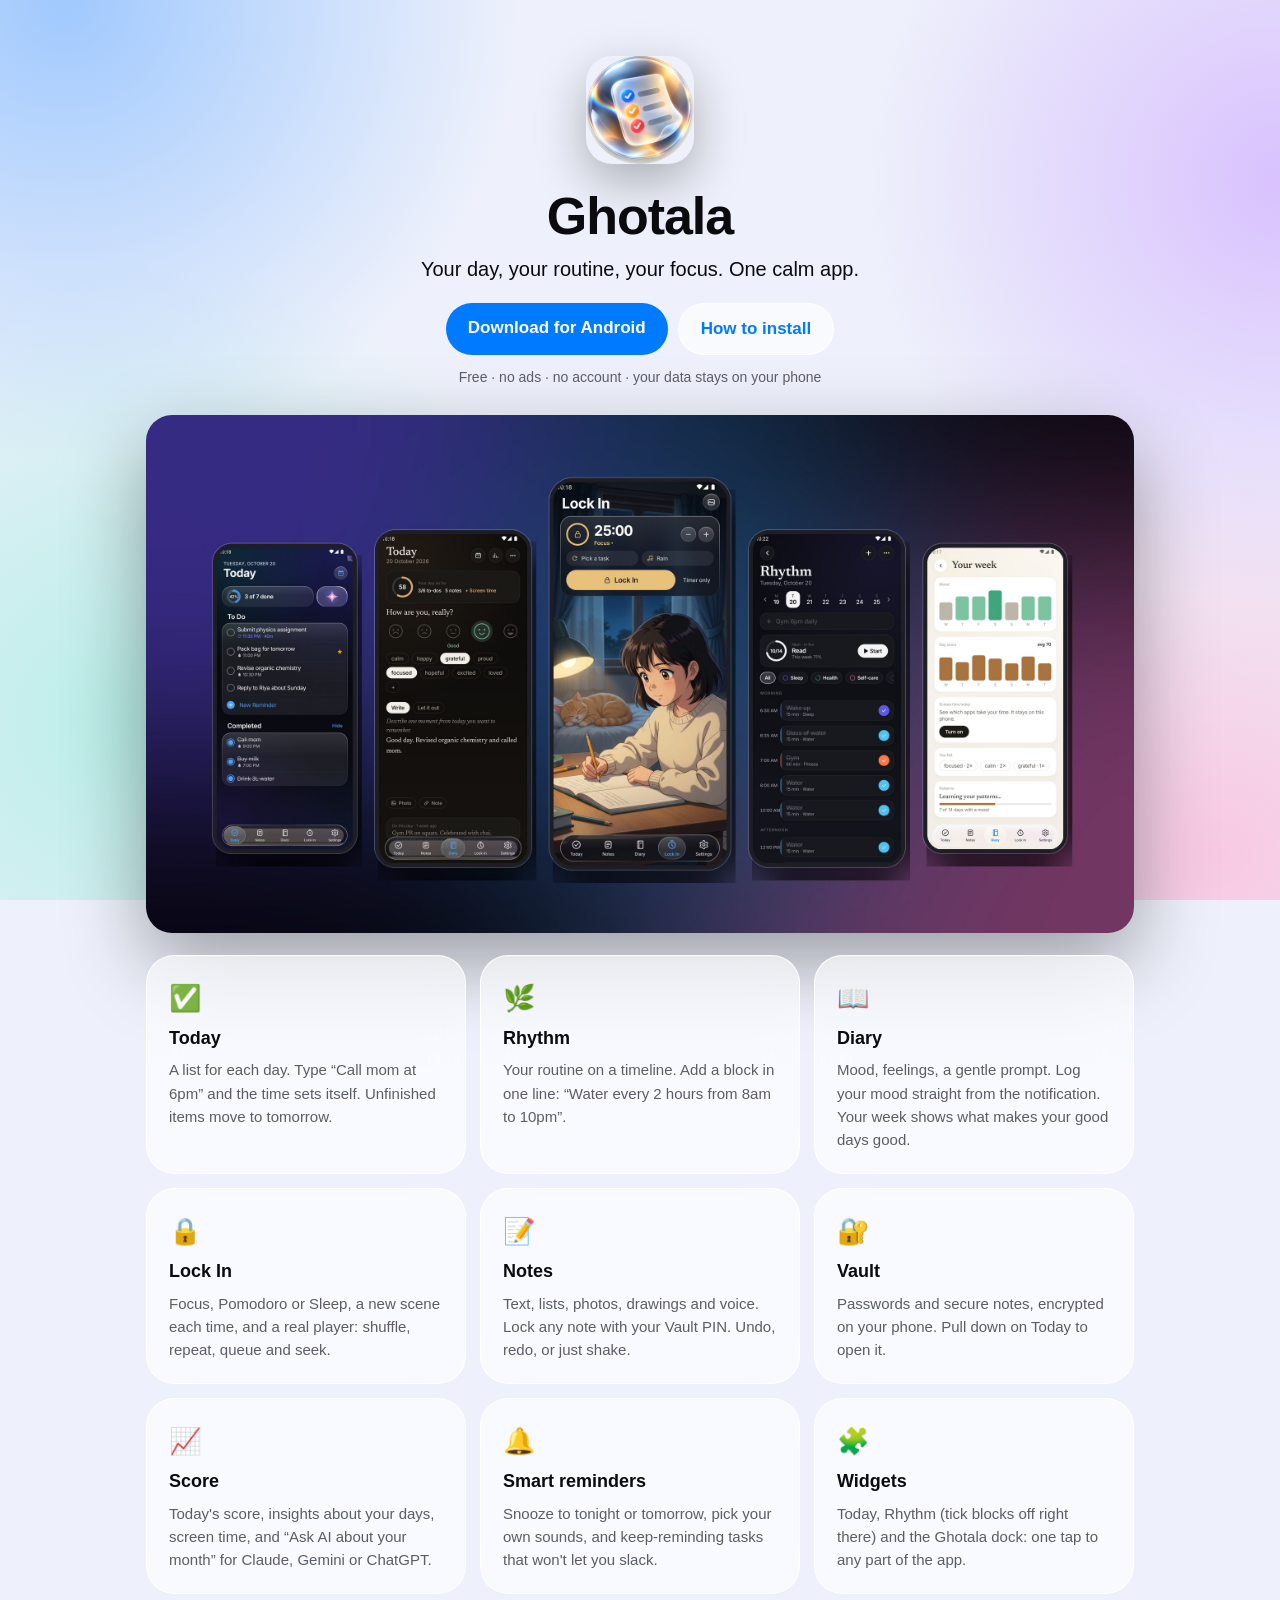
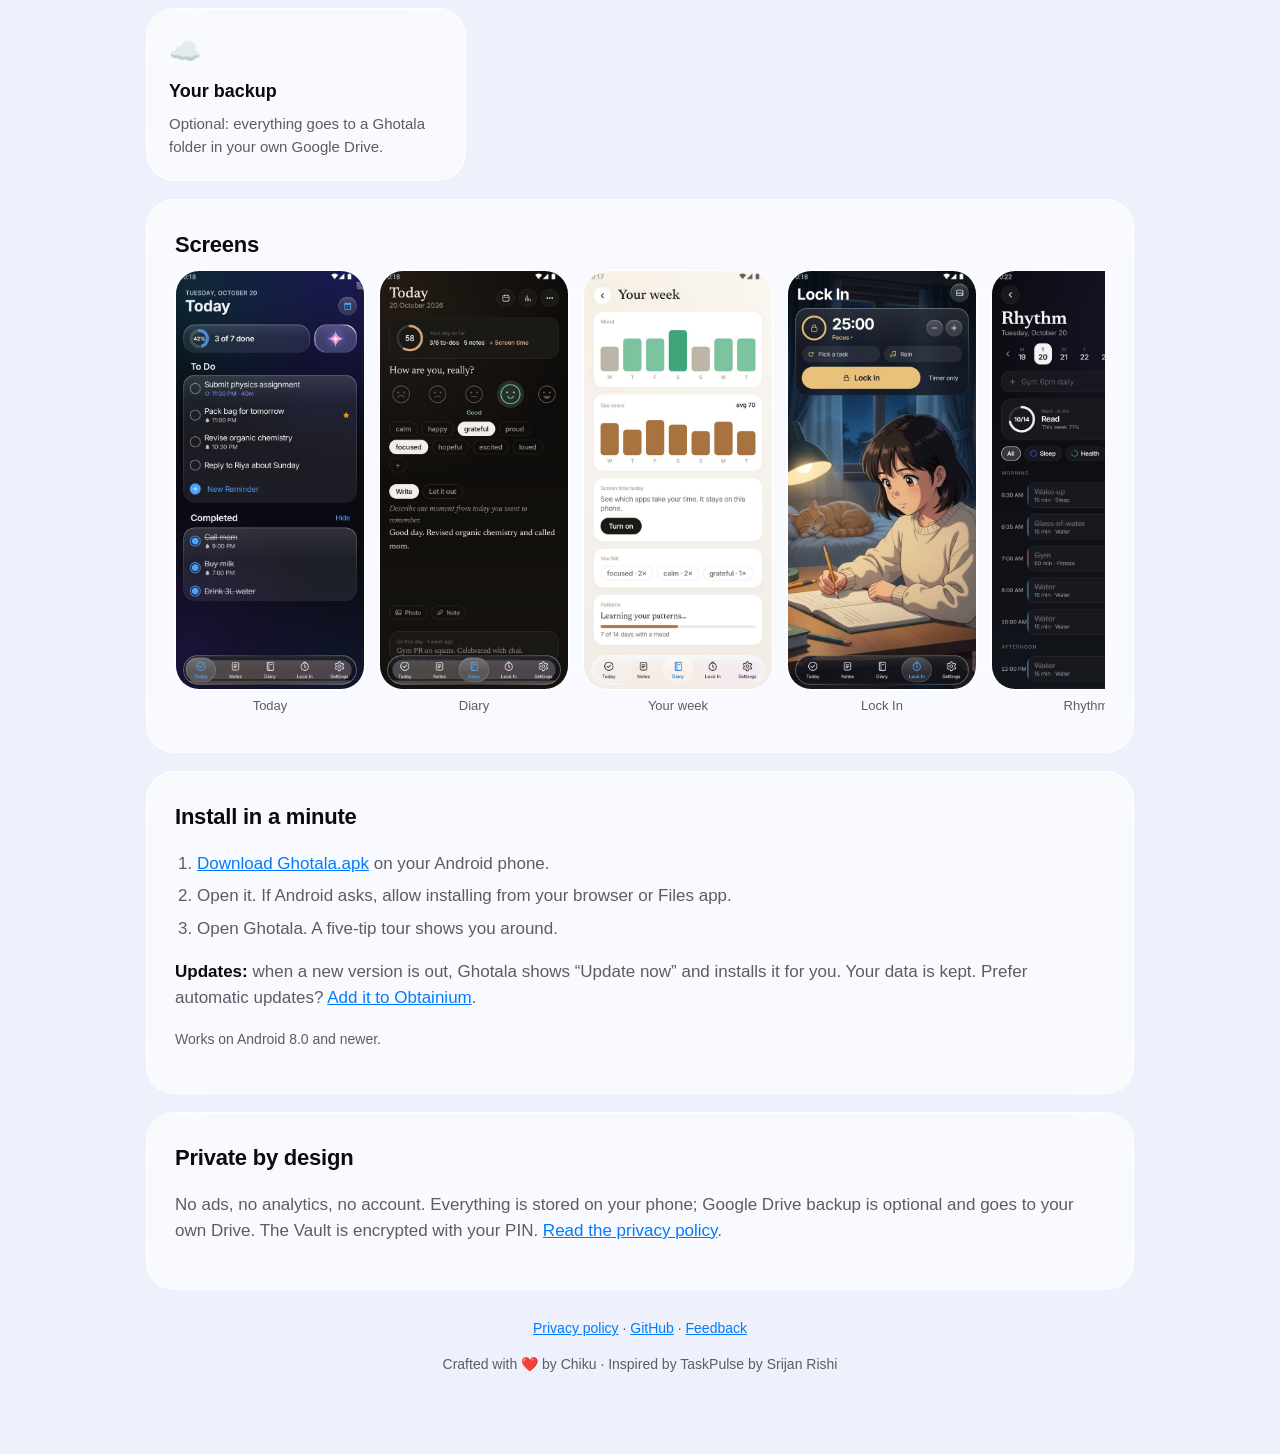
==== docs/index.html @ 21cbc841 "5.0: Score, locked notes, new Lock In, dock widget; privacy update" ====
<!doctype html>
<html lang="en">
<head>
  <meta charset="utf-8">
  <meta name="viewport" content="width=device-width, initial-scale=1">
  <title>Ghotala</title>
  <meta name="description" content="Ghotala for Android: to-dos that don't get lost, a daily Rhythm, a research-backed Diary, Lock In focus mode with a real music player, Notes you can lock, a Score with insights, and an encrypted Vault. Free, no ads, no account.">
  <meta property="og:title" content="Ghotala">
  <meta property="og:description" content="Your day, your routine, your focus. One calm app for Android.">
  <meta property="og:image" content="https://priyanshuayodhyawasi.github.io/ghotala-releases/screens/hero.jpg">
  <link rel="icon" href="logo.png">
  <link rel="stylesheet" href="style.css?v=50">
</head>
<body>
<main>
  <header class="hero">
    <img class="icon" src="logo.png" alt="Ghotala app icon">
    <h1>Ghotala</h1>
    <p class="tag">Your day, your routine, your focus. One calm app.</p>
    <div class="cta">
      <a class="btn" href="https://github.com/PriyanshuAyodhyawasi/ghotala-releases/releases/latest/download/Ghotala.apk">Download for Android</a>
      <a class="btn ghost" href="#install">How to install</a>
    </div>
    <p class="small">Free · no ads · no account · your data stays on your phone</p>
  </header>

  <img class="banner" src="screens/hero.jpg" alt="Ghotala screens: Today, Diary, Lock In, Rhythm and Your week">

  <section class="grid">
    <div class="card"><span class="em">✅</span><h3>Today</h3><p>A list for each day. Type “Call mom at 6pm” and the time sets itself. Unfinished items move to tomorrow.</p></div>
    <div class="card"><span class="em">🌿</span><h3>Rhythm</h3><p>Your routine on a timeline. Add a block in one line: “Water every 2 hours from 8am to 10pm”.</p></div>
    <div class="card"><span class="em">📖</span><h3>Diary</h3><p>Mood, feelings, a gentle prompt. Log your mood straight from the notification. Your week shows what makes your good days good.</p></div>
    <div class="card"><span class="em">🔒</span><h3>Lock In</h3><p>Focus, Pomodoro or Sleep, a new scene each time, and a real player: shuffle, repeat, queue and seek.</p></div>
    <div class="card"><span class="em">📝</span><h3>Notes</h3><p>Text, lists, photos, drawings and voice. Lock any note with your Vault PIN. Undo, redo, or just shake.</p></div>
    <div class="card"><span class="em">🔐</span><h3>Vault</h3><p>Passwords and secure notes, encrypted on your phone. Pull down on Today to open it.</p></div>
    <div class="card"><span class="em">📈</span><h3>Score</h3><p>Today's score, insights about your days, screen time, and “Ask AI about your month” for Claude, Gemini or ChatGPT.</p></div>
    <div class="card"><span class="em">🔔</span><h3>Smart reminders</h3><p>Snooze to tonight or tomorrow, pick your own sounds, and keep-reminding tasks that won't let you slack.</p></div>
    <div class="card"><span class="em">🧩</span><h3>Widgets</h3><p>Today, Rhythm (tick blocks off right there) and the Ghotala dock: one tap to any part of the app.</p></div>
    <div class="card"><span class="em">☁️</span><h3>Your backup</h3><p>Optional: everything goes to a Ghotala folder in your own Google Drive.</p></div>
  </section>

  <section class="card">
    <h2>Screens</h2>
    <div class="shots">
      <figure><img src="screens/today.jpg" alt="Today" loading="lazy"><figcaption>Today</figcaption></figure>
      <figure><img src="screens/diary.jpg" alt="Diary" loading="lazy"><figcaption>Diary</figcaption></figure>
      <figure><img src="screens/week.jpg" alt="Your week" loading="lazy"><figcaption>Your week</figcaption></figure>
      <figure><img src="screens/lockin.jpg" alt="Lock In" loading="lazy"><figcaption>Lock In</figcaption></figure>
      <figure><img src="screens/rhythm.jpg" alt="Rhythm" loading="lazy"><figcaption>Rhythm</figcaption></figure>
      <figure><img src="screens/notes.jpg" alt="Notes" loading="lazy"><figcaption>Notes</figcaption></figure>
      <figure><img src="screens/month.jpg" alt="Month of moods" loading="lazy"><figcaption>Month of moods</figcaption></figure>
      <figure><img src="screens/guide.jpg" alt="Guide" loading="lazy"><figcaption>Guide</figcaption></figure>
      <figure><img src="screens/widgets.jpg" alt="Widgets" loading="lazy"><figcaption>Widgets</figcaption></figure>
    </div>
  </section>

  <section class="card" id="install">
    <h2>Install in a minute</h2>
    <ol class="steps">
      <li><a href="https://github.com/PriyanshuAyodhyawasi/ghotala-releases/releases/latest/download/Ghotala.apk">Download Ghotala.apk</a> on your Android phone.</li>
      <li>Open it. If Android asks, allow installing from your browser or Files app.</li>
      <li>Open Ghotala. A five-tip tour shows you around.</li>
    </ol>
    <p><strong>Updates:</strong> when a new version is out, Ghotala shows “Update now” and installs it for you. Your data is kept.
      Prefer automatic updates? <a href="https://apps.obtainium.imranr.dev/redirect.html?r=obtainium://add/https://github.com/PriyanshuAyodhyawasi/ghotala-releases">Add it to Obtainium</a>.</p>
    <p class="small">Works on Android 8.0 and newer.</p>
  </section>

  <section class="card">
    <h2>Private by design</h2>
    <p>No ads, no analytics, no account. Everything is stored on your phone; Google Drive backup is optional and goes to your own Drive.
      The Vault is encrypted with your PIN. <a href="privacy.html">Read the privacy policy</a>.</p>
  </section>

  <footer>
    <a href="privacy.html">Privacy policy</a> ·
    <a href="https://github.com/PriyanshuAyodhyawasi/ghotala-releases">GitHub</a> ·
    <a href="https://github.com/PriyanshuAyodhyawasi/ghotala-releases/issues">Feedback</a>
    <p>Crafted with ❤️ by Chiku · Inspired by TaskPulse by Srijan Rishi</p>
  </footer>
</main>
</body>
</html>
---- docs/style.css ----
:root {
  --bg: #eef1fb; --text: #0b0b0f; --text2: #5c5c66; --glass: rgba(255,255,255,.62);
  --rim: rgba(255,255,255,.9); --accent: #007aff; --blob1: #7fb8ff; --blob2: #cda8ff; --blob3: #ffadd2; --blob4: #8eebd8;
}
@media (prefers-color-scheme: dark) {
  :root { --bg: #07080f; --text: #fff; --text2: #a5a5b0; --glass: rgba(255,255,255,.08);
    --rim: rgba(255,255,255,.22); --accent: #0a84ff; --blob1: #1e5bff; --blob2: #7b2cff; --blob3: #ff2d87; --blob4: #00bfa5; }
}
* { box-sizing: border-box; }
body {
  margin: 0; min-height: 100vh; color: var(--text); background: var(--bg);
  font: 17px/1.55 -apple-system, BlinkMacSystemFont, "SF Pro Text", "Segoe UI", Roboto, sans-serif;
  background-image:
    radial-gradient(60vmax 60vmax at 5% 0%, color-mix(in srgb, var(--blob1) 70%, transparent), transparent 60%),
    radial-gradient(55vmax 55vmax at 100% 20%, color-mix(in srgb, var(--blob2) 65%, transparent), transparent 60%),
    radial-gradient(60vmax 60vmax at 10% 80%, color-mix(in srgb, var(--blob4) 55%, transparent), transparent 60%),
    radial-gradient(55vmax 55vmax at 95% 95%, color-mix(in srgb, var(--blob3) 60%, transparent), transparent 60%);
  background-attachment: fixed;
}
main { max-width: 760px; margin: 0 auto; padding: 48px 16px 64px; }
.card {
  background: var(--glass); border: 1px solid var(--rim); border-radius: 28px; padding: 28px;
  backdrop-filter: blur(24px) saturate(160%); -webkit-backdrop-filter: blur(24px) saturate(160%);
  margin-bottom: 18px;
}
header { display: flex; align-items: center; gap: 18px; margin-bottom: 22px; }
header img { width: 84px; height: 84px; border-radius: 20px; }
h1 { font-size: 40px; line-height: 1.1; margin: 0; letter-spacing: -.02em; }
h2 { font-size: 22px; margin: 0 0 8px; letter-spacing: -.01em; }
p, li { color: var(--text2); }
p strong, li strong { color: var(--text); }
a { color: var(--accent); }
.btn {
  display: inline-block; background: var(--accent); color: #fff; text-decoration: none; font-weight: 600;
  padding: 12px 22px; border-radius: 999px; margin: 6px 8px 0 0;
}
.btn.ghost { background: var(--glass); color: var(--accent); border: 1px solid var(--rim); }
ul { padding-left: 20px; }
footer { text-align: center; font-size: 14px; color: var(--text2); margin-top: 28px; }

/* 4.9 site: hero, feature grid, screenshot strip, install steps */
.hero { display: block; text-align: center; margin: 8px 0 26px; }
.hero .icon { width: 108px; height: 108px; border-radius: 26px; box-shadow: 0 18px 50px rgba(0,0,0,.28); }
.hero h1 { font-size: 52px; margin-top: 16px; }
.tag { font-size: 20px; color: var(--text); margin: 8px 0 18px; }
.cta { display: flex; gap: 10px; justify-content: center; flex-wrap: wrap; }
.cta .btn { margin: 0; }
.small { font-size: 14px; color: var(--text2); margin-top: 12px; }
.banner { width: 100%; border-radius: 26px; display: block; margin: 0 0 22px; box-shadow: 0 30px 80px rgba(0,0,0,.35); }
main { max-width: 1020px; }
.grid { display: grid; grid-template-columns: repeat(auto-fit, minmax(240px, 1fr)); gap: 14px; margin-bottom: 18px; }
.grid .card { margin: 0; padding: 22px; }
.grid h3 { margin: 6px 0 6px; font-size: 18px; }
.grid p { margin: 0; font-size: 15px; }
.em { font-size: 26px; }
.shots { display: flex; gap: 14px; overflow-x: auto; padding-bottom: 8px; scroll-snap-type: x mandatory; }
.shots figure { margin: 0; flex: 0 0 190px; scroll-snap-align: start; text-align: center; }
.shots img { width: 190px; border-radius: 24px; display: block; border: 1px solid var(--rim); }
.shots figcaption { font-size: 13px; color: var(--text2); margin-top: 6px; }
.steps { padding-left: 22px; }
.steps li { margin: 6px 0; }
@media (max-width: 560px) { .hero h1 { font-size: 40px; } .tag { font-size: 17px; } .shots figure { flex-basis: 150px; } .shots img { width: 150px; } }
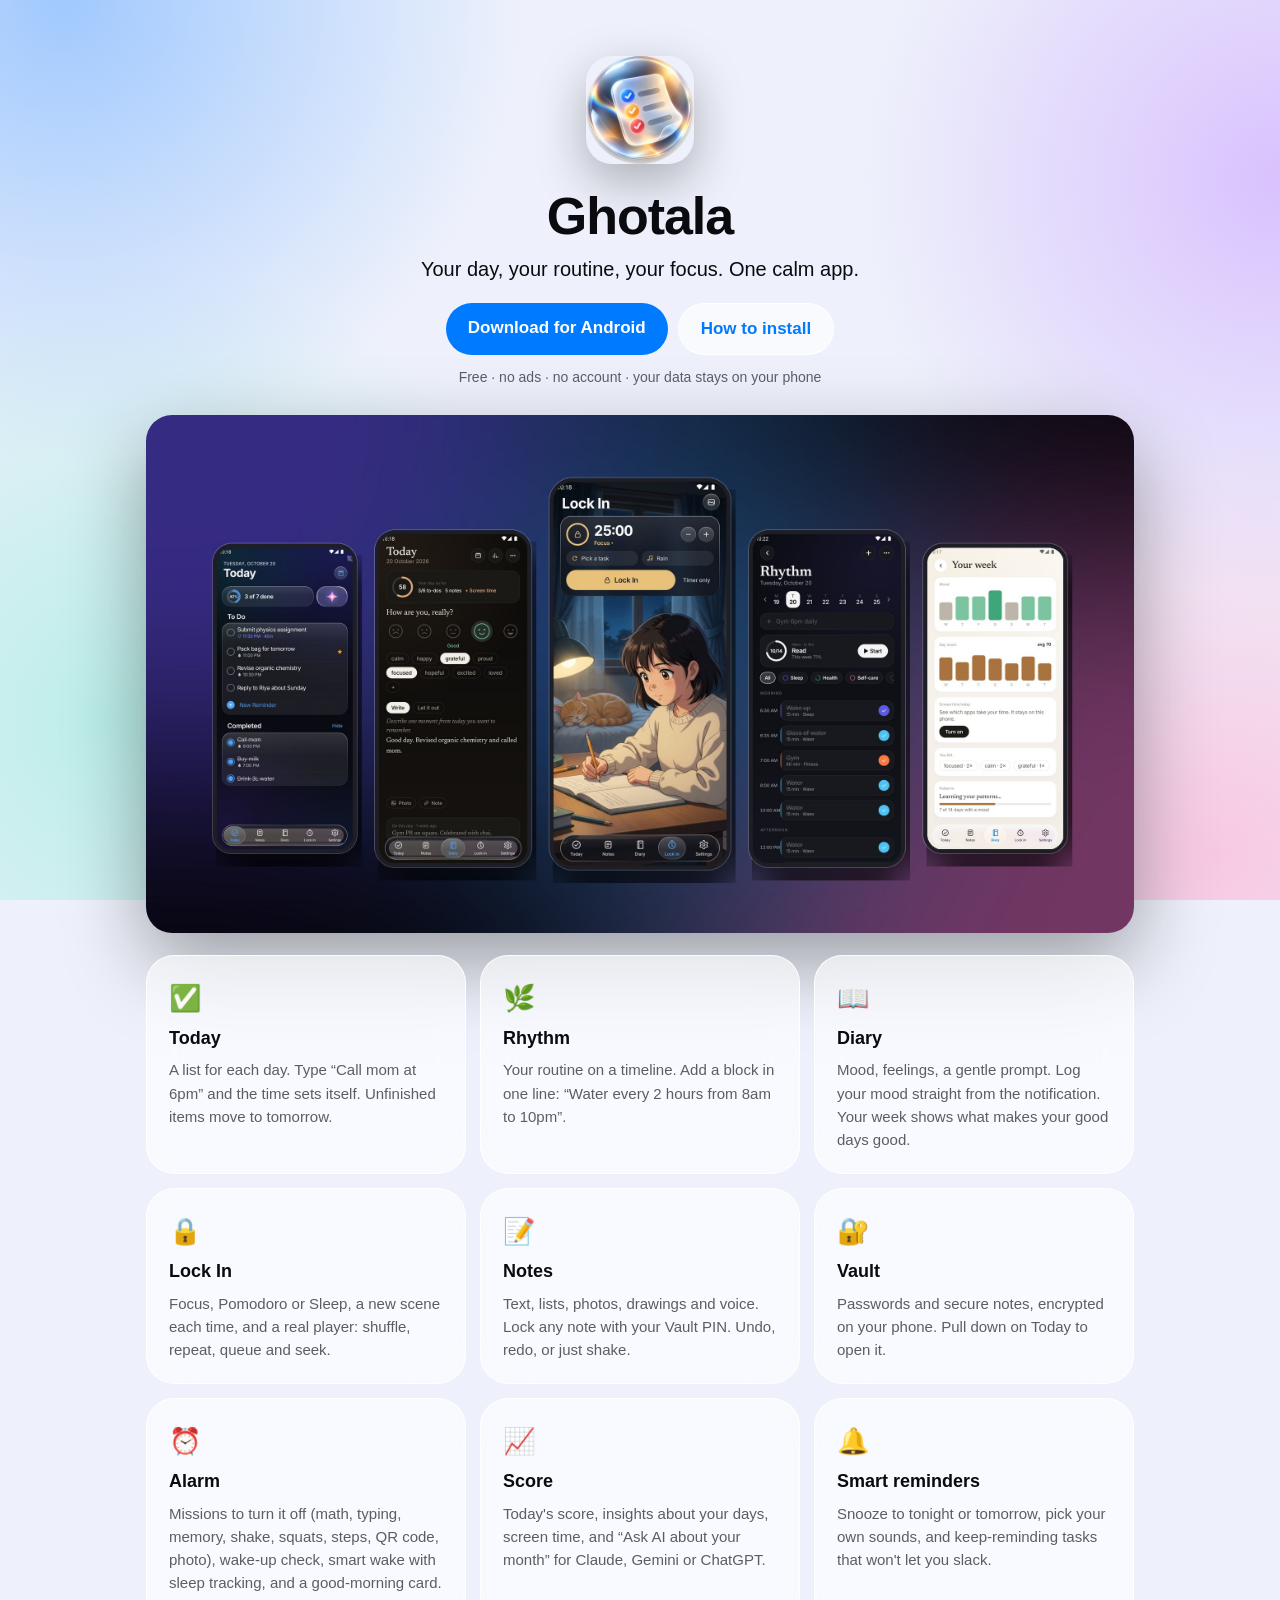
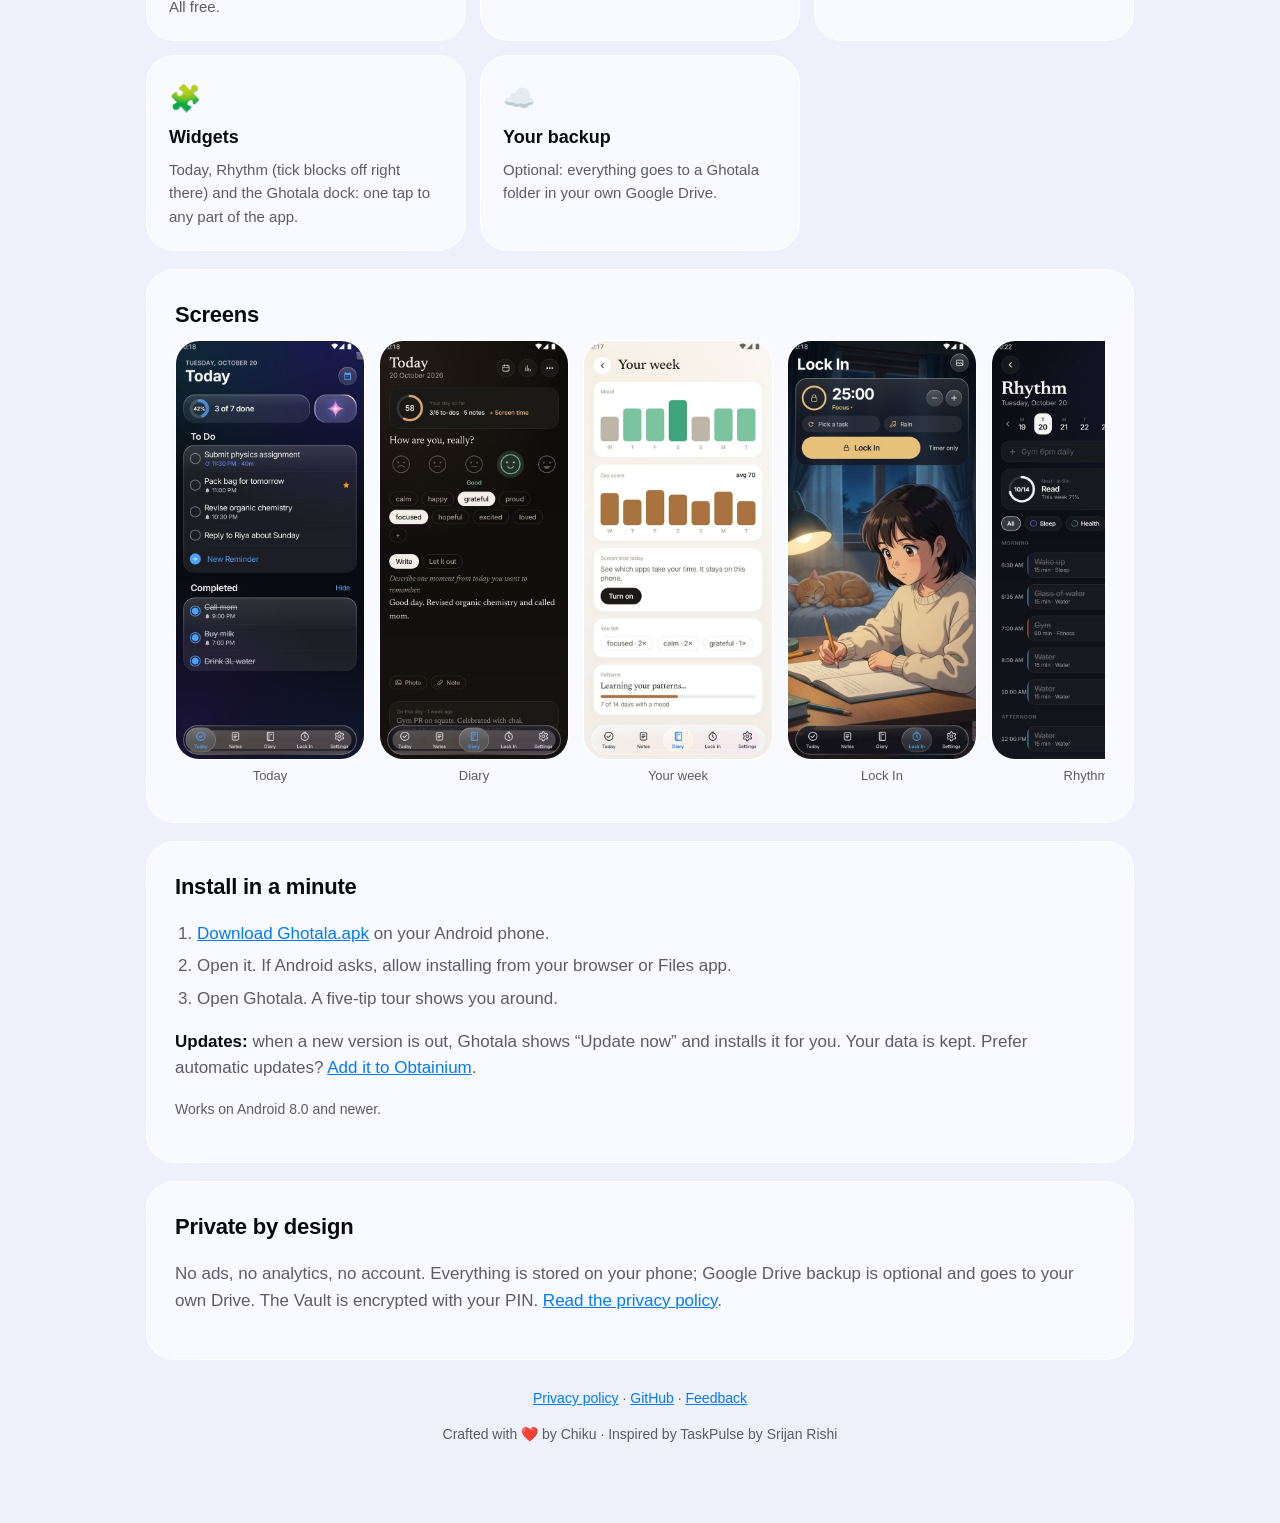
==== commit 0d39381a: "5.2: Alarm tab, sleep tracking; privacy update" ====
--- a/docs/index.html
+++ b/docs/index.html
@@ -4,12 +4,12 @@
   <meta charset="utf-8">
   <meta name="viewport" content="width=device-width, initial-scale=1">
   <title>Ghotala</title>
-  <meta name="description" content="Ghotala for Android: to-dos that don't get lost, a daily Rhythm, a research-backed Diary, Lock In focus mode with a real music player, Notes you can lock, a Score with insights, and an encrypted Vault. Free, no ads, no account.">
+  <meta name="description" content="Ghotala for Android: to-dos that don't get lost, a daily Rhythm, a research-backed Diary, Lock In focus mode with a real music player, an Alarm with missions and sleep tracking, Notes you can lock, a Score with insights, and an encrypted Vault. Free, no ads, no account.">
   <meta property="og:title" content="Ghotala">
   <meta property="og:description" content="Your day, your routine, your focus. One calm app for Android.">
   <meta property="og:image" content="https://priyanshuayodhyawasi.github.io/ghotala-releases/screens/hero.jpg">
   <link rel="icon" href="logo.png">
-  <link rel="stylesheet" href="style.css?v=50">
+  <link rel="stylesheet" href="style.css?v=52">
 </head>
 <body>
 <main>
@@ -33,6 +33,7 @@
     <div class="card"><span class="em">🔒</span><h3>Lock In</h3><p>Focus, Pomodoro or Sleep, a new scene each time, and a real player: shuffle, repeat, queue and seek.</p></div>
     <div class="card"><span class="em">📝</span><h3>Notes</h3><p>Text, lists, photos, drawings and voice. Lock any note with your Vault PIN. Undo, redo, or just shake.</p></div>
     <div class="card"><span class="em">🔐</span><h3>Vault</h3><p>Passwords and secure notes, encrypted on your phone. Pull down on Today to open it.</p></div>
+    <div class="card"><span class="em">⏰</span><h3>Alarm</h3><p>Missions to turn it off (math, typing, memory, shake, squats, steps, QR code, photo), wake-up check, smart wake with sleep tracking, and a good-morning card. All free.</p></div>
     <div class="card"><span class="em">📈</span><h3>Score</h3><p>Today's score, insights about your days, screen time, and “Ask AI about your month” for Claude, Gemini or ChatGPT.</p></div>
     <div class="card"><span class="em">🔔</span><h3>Smart reminders</h3><p>Snooze to tonight or tomorrow, pick your own sounds, and keep-reminding tasks that won't let you slack.</p></div>
     <div class="card"><span class="em">🧩</span><h3>Widgets</h3><p>Today, Rhythm (tick blocks off right there) and the Ghotala dock: one tap to any part of the app.</p></div>
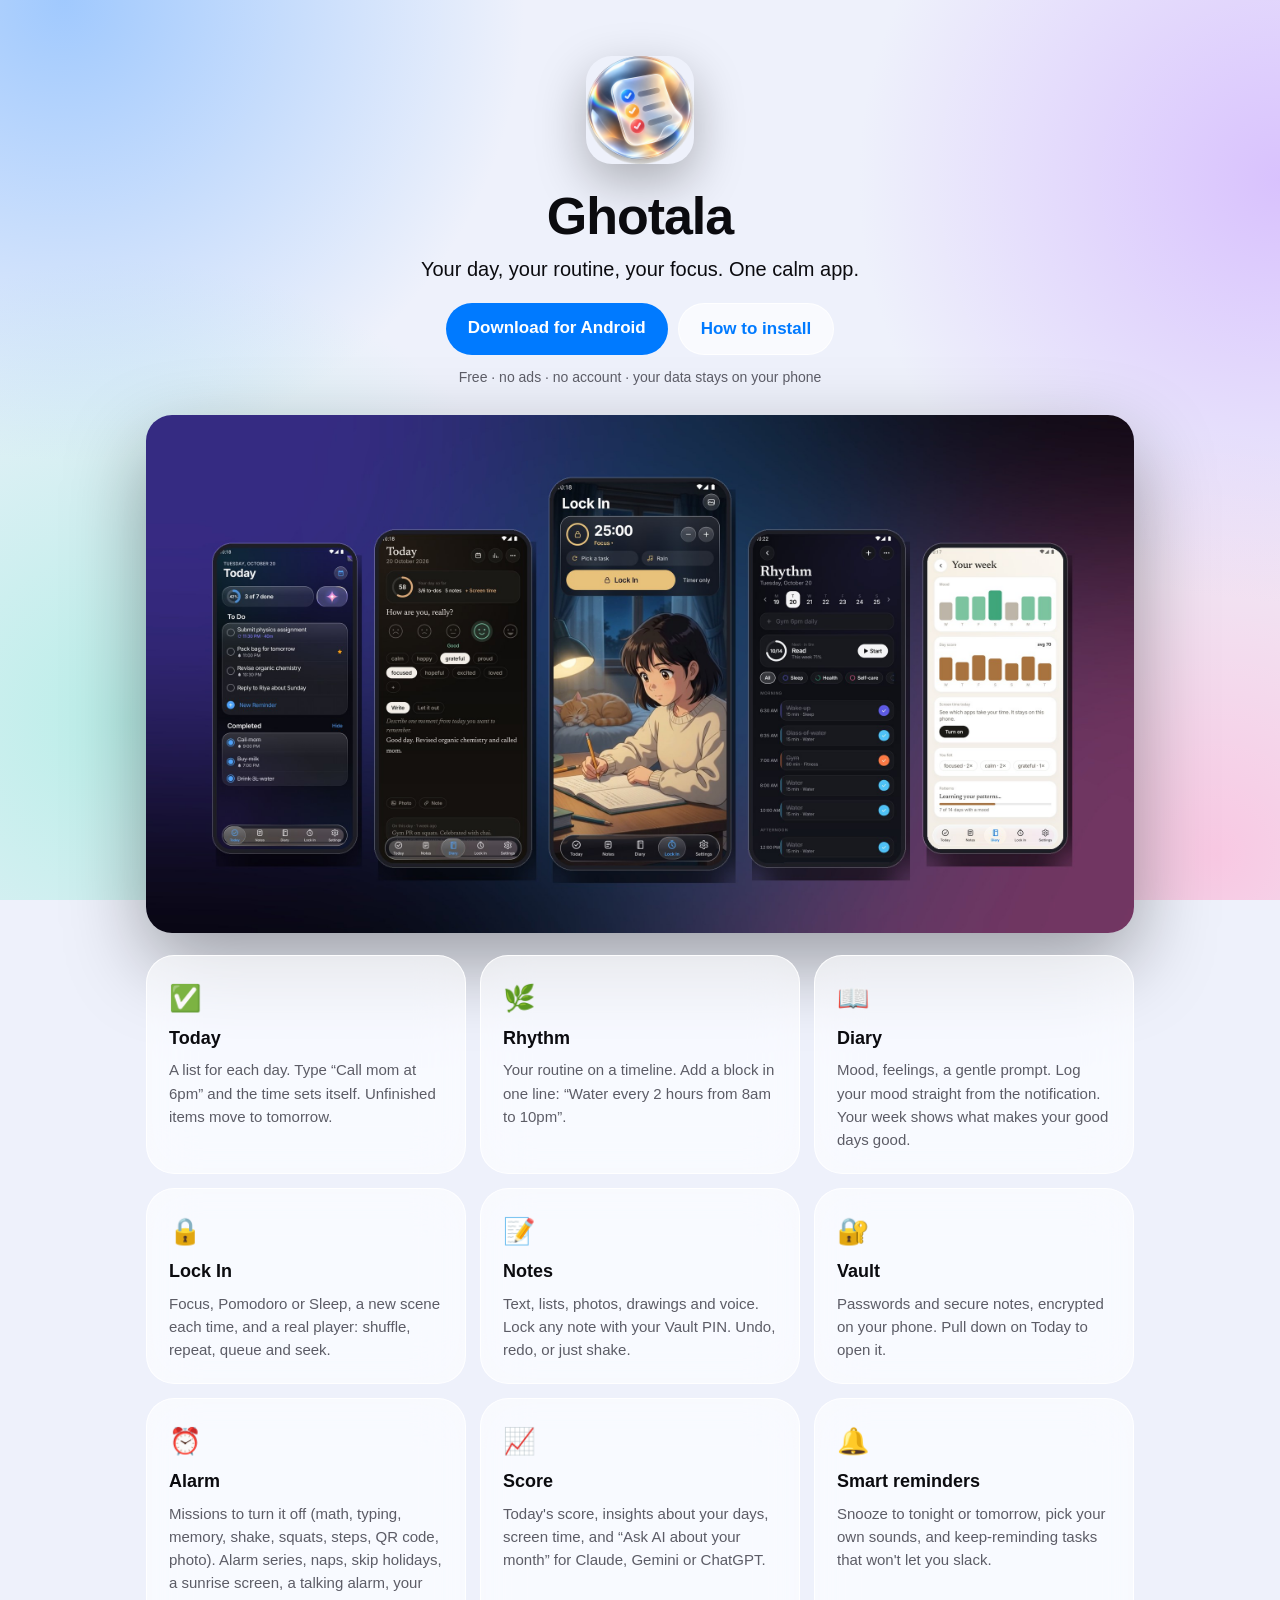
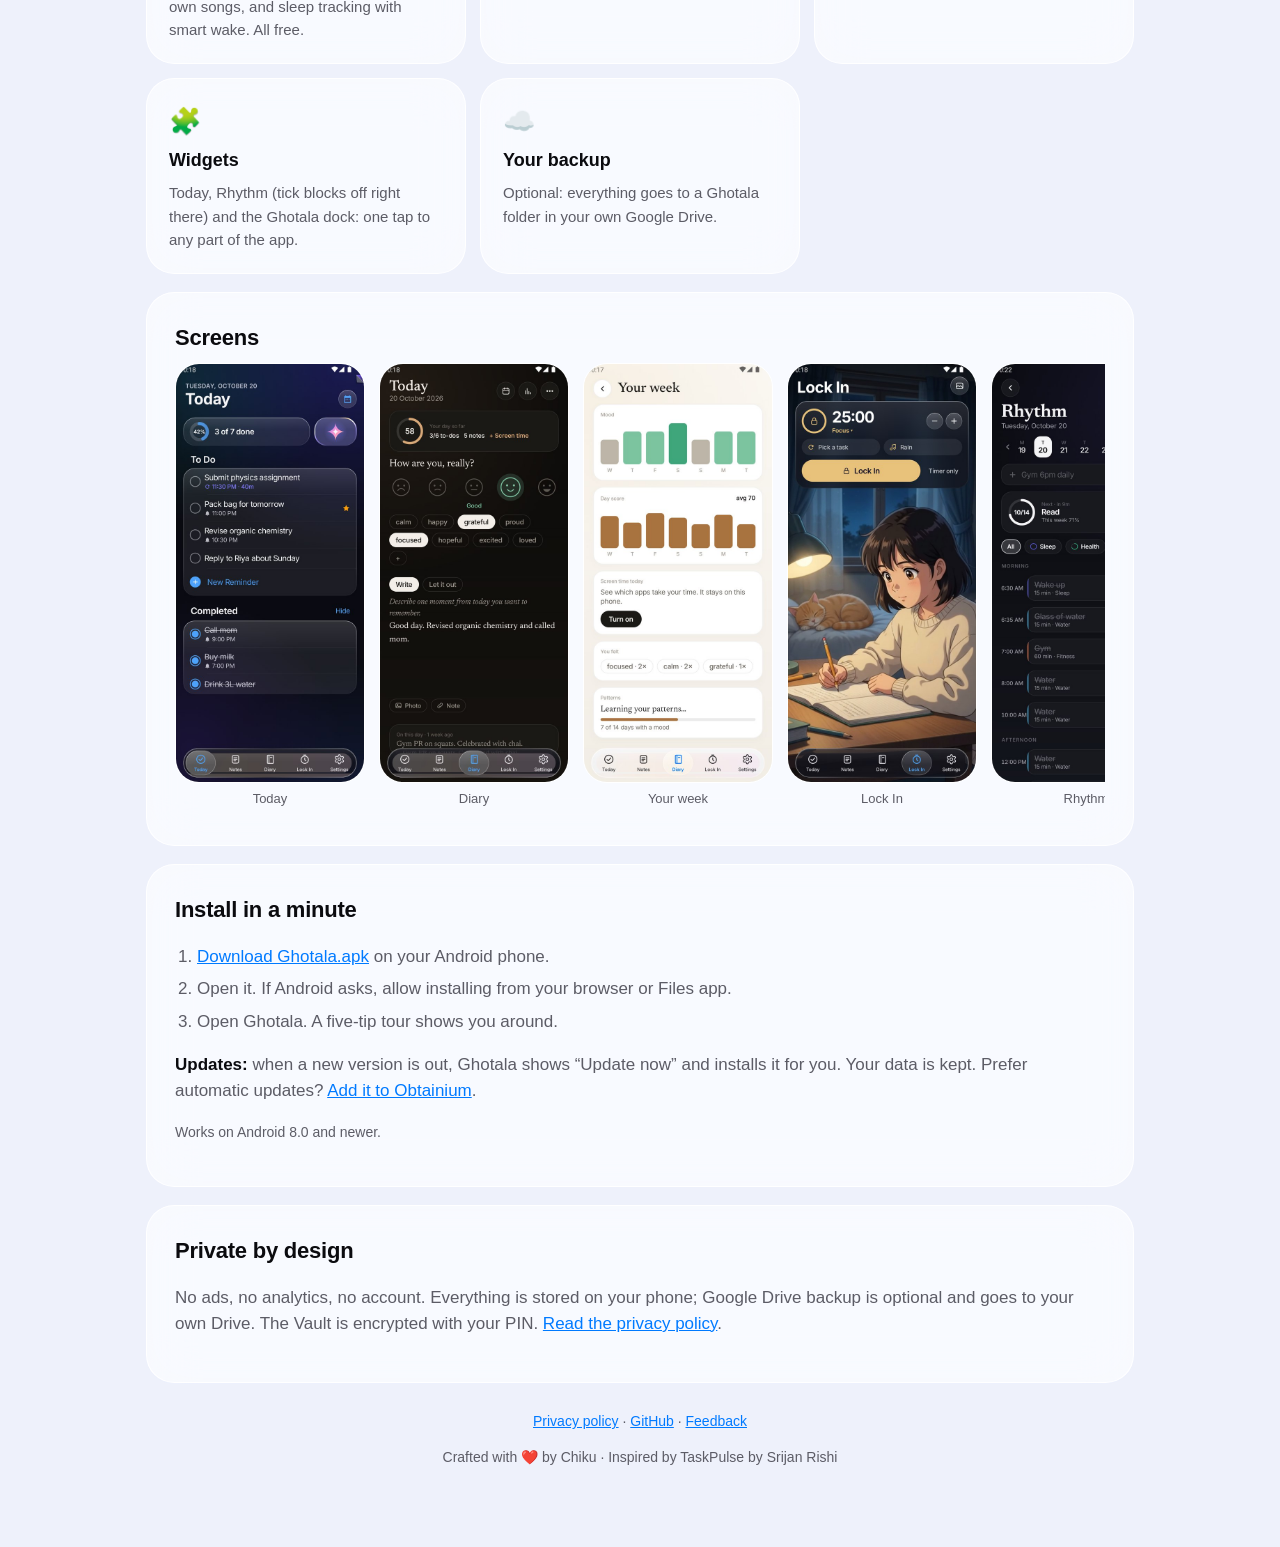
==== commit 633f65ac: "5.3: latest version under Download, alarm features; privacy update" ====
--- a/docs/index.html
+++ b/docs/index.html
@@ -9,7 +9,7 @@
   <meta property="og:description" content="Your day, your routine, your focus. One calm app for Android.">
   <meta property="og:image" content="https://priyanshuayodhyawasi.github.io/ghotala-releases/screens/hero.jpg">
   <link rel="icon" href="logo.png">
-  <link rel="stylesheet" href="style.css?v=52">
+  <link rel="stylesheet" href="style.css?v=53">
 </head>
 <body>
 <main>
@@ -21,6 +21,7 @@
       <a class="btn" href="https://github.com/PriyanshuAyodhyawasi/ghotala-releases/releases/latest/download/Ghotala.apk">Download for Android</a>
       <a class="btn ghost" href="#install">How to install</a>
     </div>
+    <p class="small" id="latest" hidden></p>
     <p class="small">Free · no ads · no account · your data stays on your phone</p>
   </header>
 
@@ -33,7 +34,7 @@
     <div class="card"><span class="em">🔒</span><h3>Lock In</h3><p>Focus, Pomodoro or Sleep, a new scene each time, and a real player: shuffle, repeat, queue and seek.</p></div>
     <div class="card"><span class="em">📝</span><h3>Notes</h3><p>Text, lists, photos, drawings and voice. Lock any note with your Vault PIN. Undo, redo, or just shake.</p></div>
     <div class="card"><span class="em">🔐</span><h3>Vault</h3><p>Passwords and secure notes, encrypted on your phone. Pull down on Today to open it.</p></div>
-    <div class="card"><span class="em">⏰</span><h3>Alarm</h3><p>Missions to turn it off (math, typing, memory, shake, squats, steps, QR code, photo), wake-up check, smart wake with sleep tracking, and a good-morning card. All free.</p></div>
+    <div class="card"><span class="em">⏰</span><h3>Alarm</h3><p>Missions to turn it off (math, typing, memory, shake, squats, steps, QR code, photo). Alarm series, naps, skip holidays, a sunrise screen, a talking alarm, your own songs, and sleep tracking with smart wake. All free.</p></div>
     <div class="card"><span class="em">📈</span><h3>Score</h3><p>Today's score, insights about your days, screen time, and “Ask AI about your month” for Claude, Gemini or ChatGPT.</p></div>
     <div class="card"><span class="em">🔔</span><h3>Smart reminders</h3><p>Snooze to tonight or tomorrow, pick your own sounds, and keep-reminding tasks that won't let you slack.</p></div>
     <div class="card"><span class="em">🧩</span><h3>Widgets</h3><p>Today, Rhythm (tick blocks off right there) and the Ghotala dock: one tap to any part of the app.</p></div>
@@ -80,5 +81,18 @@
     <p>Crafted with ❤️ by Chiku · Inspired by TaskPulse by Srijan Rishi</p>
   </footer>
 </main>
+<script>
+  // The newest version, from GitHub, under the Download button (the button always gets the newest APK).
+  fetch('https://api.github.com/repos/PriyanshuAyodhyawasi/ghotala-releases/releases/latest')
+    .then(function (r) { return r.ok ? r.json() : null; })
+    .then(function (j) {
+      if (!j || !j.tag_name) return;
+      var el = document.getElementById('latest');
+      var when = j.published_at ? new Date(j.published_at).toLocaleDateString(undefined, { day: 'numeric', month: 'short', year: 'numeric' }) : '';
+      el.textContent = 'Latest version ' + j.tag_name.replace(/^v/, '') + (when ? ' · ' + when : '');
+      el.hidden = false;
+    })
+    .catch(function () {});
+</script>
 </body>
 </html>
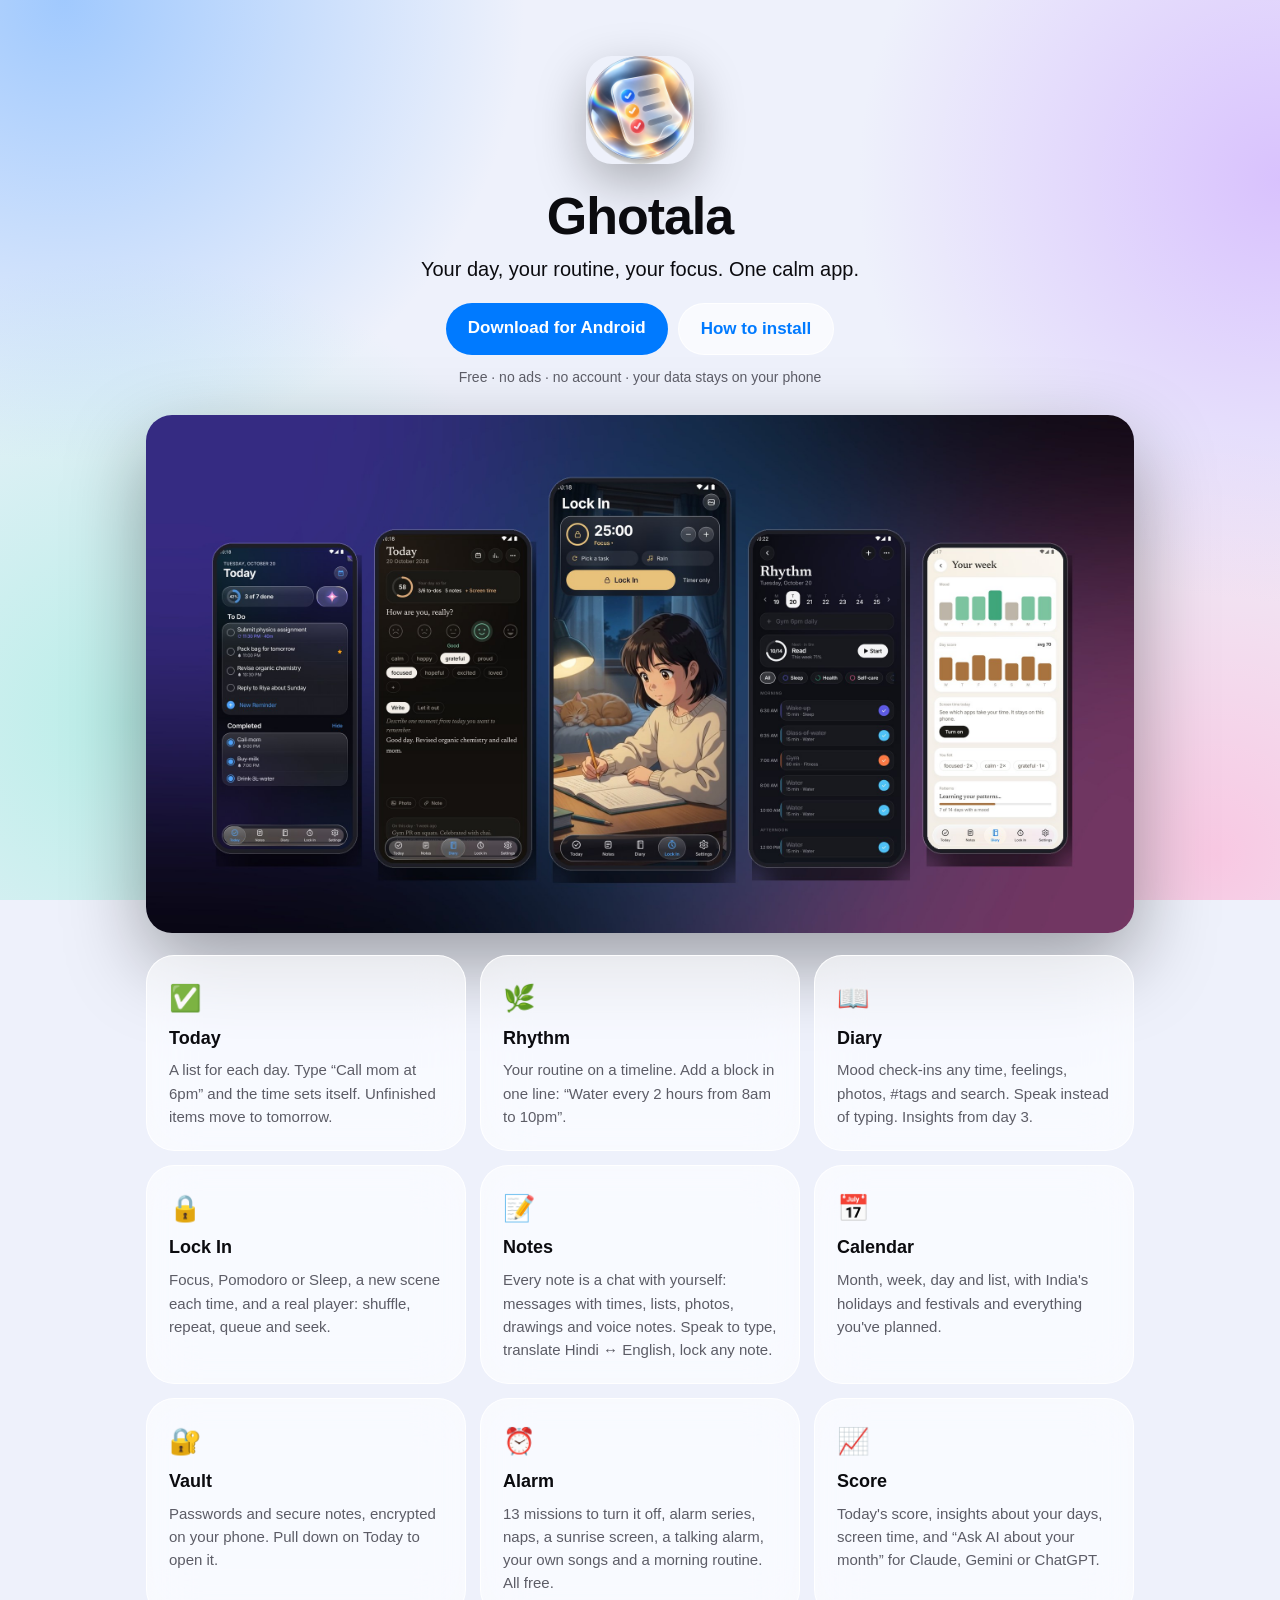
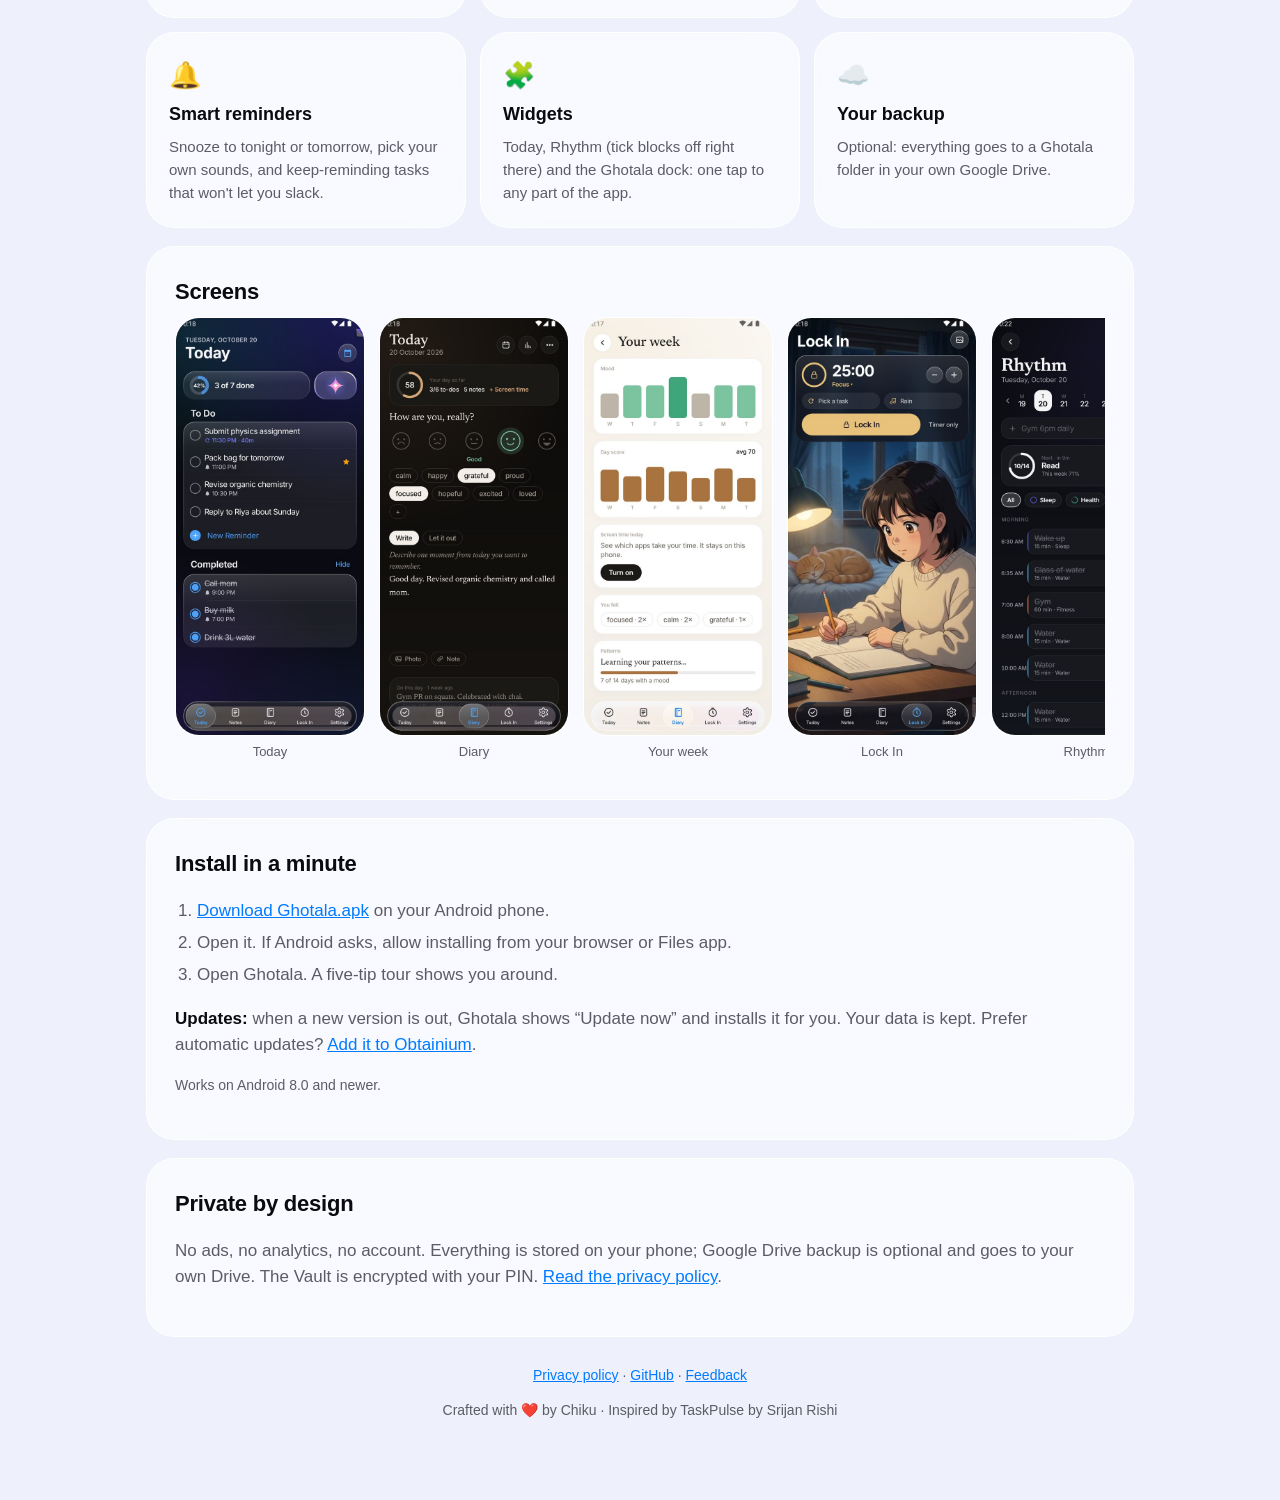
==== commit 716d0aa6: "Site and privacy for 5.4 Co-Authored-By: Claude Opus 5.5 <noreply@anthropic.com>" ====
--- a/docs/index.html
+++ b/docs/index.html
@@ -4,12 +4,12 @@
   <meta charset="utf-8">
   <meta name="viewport" content="width=device-width, initial-scale=1">
   <title>Ghotala</title>
-  <meta name="description" content="Ghotala for Android: to-dos that don't get lost, a daily Rhythm, a research-backed Diary, Lock In focus mode with a real music player, an Alarm with missions and sleep tracking, Notes you can lock, a Score with insights, and an encrypted Vault. Free, no ads, no account.">
+  <meta name="description" content="Ghotala for Android: to-dos that don't get lost, a daily Rhythm, a research-backed Diary, Lock In focus mode with a real music player, an Alarm with missions, Notes as chats you can lock, a Calendar with India's holidays, Insights, and an encrypted Vault. Free, no ads, no account.">
   <meta property="og:title" content="Ghotala">
   <meta property="og:description" content="Your day, your routine, your focus. One calm app for Android.">
   <meta property="og:image" content="https://priyanshuayodhyawasi.github.io/ghotala-releases/screens/hero.jpg">
   <link rel="icon" href="logo.png">
-  <link rel="stylesheet" href="style.css?v=53">
+  <link rel="stylesheet" href="style.css?v=54">
 </head>
 <body>
 <main>
@@ -30,11 +30,12 @@
   <section class="grid">
     <div class="card"><span class="em">✅</span><h3>Today</h3><p>A list for each day. Type “Call mom at 6pm” and the time sets itself. Unfinished items move to tomorrow.</p></div>
     <div class="card"><span class="em">🌿</span><h3>Rhythm</h3><p>Your routine on a timeline. Add a block in one line: “Water every 2 hours from 8am to 10pm”.</p></div>
-    <div class="card"><span class="em">📖</span><h3>Diary</h3><p>Mood, feelings, a gentle prompt. Log your mood straight from the notification. Your week shows what makes your good days good.</p></div>
+    <div class="card"><span class="em">📖</span><h3>Diary</h3><p>Mood check-ins any time, feelings, photos, #tags and search. Speak instead of typing. Insights from day 3.</p></div>
     <div class="card"><span class="em">🔒</span><h3>Lock In</h3><p>Focus, Pomodoro or Sleep, a new scene each time, and a real player: shuffle, repeat, queue and seek.</p></div>
-    <div class="card"><span class="em">📝</span><h3>Notes</h3><p>Text, lists, photos, drawings and voice. Lock any note with your Vault PIN. Undo, redo, or just shake.</p></div>
+    <div class="card"><span class="em">📝</span><h3>Notes</h3><p>Every note is a chat with yourself: messages with times, lists, photos, drawings and voice notes. Speak to type, translate Hindi ↔ English, lock any note.</p></div>
+    <div class="card"><span class="em">📅</span><h3>Calendar</h3><p>Month, week, day and list, with India's holidays and festivals and everything you've planned.</p></div>
     <div class="card"><span class="em">🔐</span><h3>Vault</h3><p>Passwords and secure notes, encrypted on your phone. Pull down on Today to open it.</p></div>
-    <div class="card"><span class="em">⏰</span><h3>Alarm</h3><p>Missions to turn it off (math, typing, memory, shake, squats, steps, QR code, photo). Alarm series, naps, skip holidays, a sunrise screen, a talking alarm, your own songs, and sleep tracking with smart wake. All free.</p></div>
+    <div class="card"><span class="em">⏰</span><h3>Alarm</h3><p>13 missions to turn it off, alarm series, naps, a sunrise screen, a talking alarm, your own songs and a morning routine. All free.</p></div>
     <div class="card"><span class="em">📈</span><h3>Score</h3><p>Today's score, insights about your days, screen time, and “Ask AI about your month” for Claude, Gemini or ChatGPT.</p></div>
     <div class="card"><span class="em">🔔</span><h3>Smart reminders</h3><p>Snooze to tonight or tomorrow, pick your own sounds, and keep-reminding tasks that won't let you slack.</p></div>
     <div class="card"><span class="em">🧩</span><h3>Widgets</h3><p>Today, Rhythm (tick blocks off right there) and the Ghotala dock: one tap to any part of the app.</p></div>
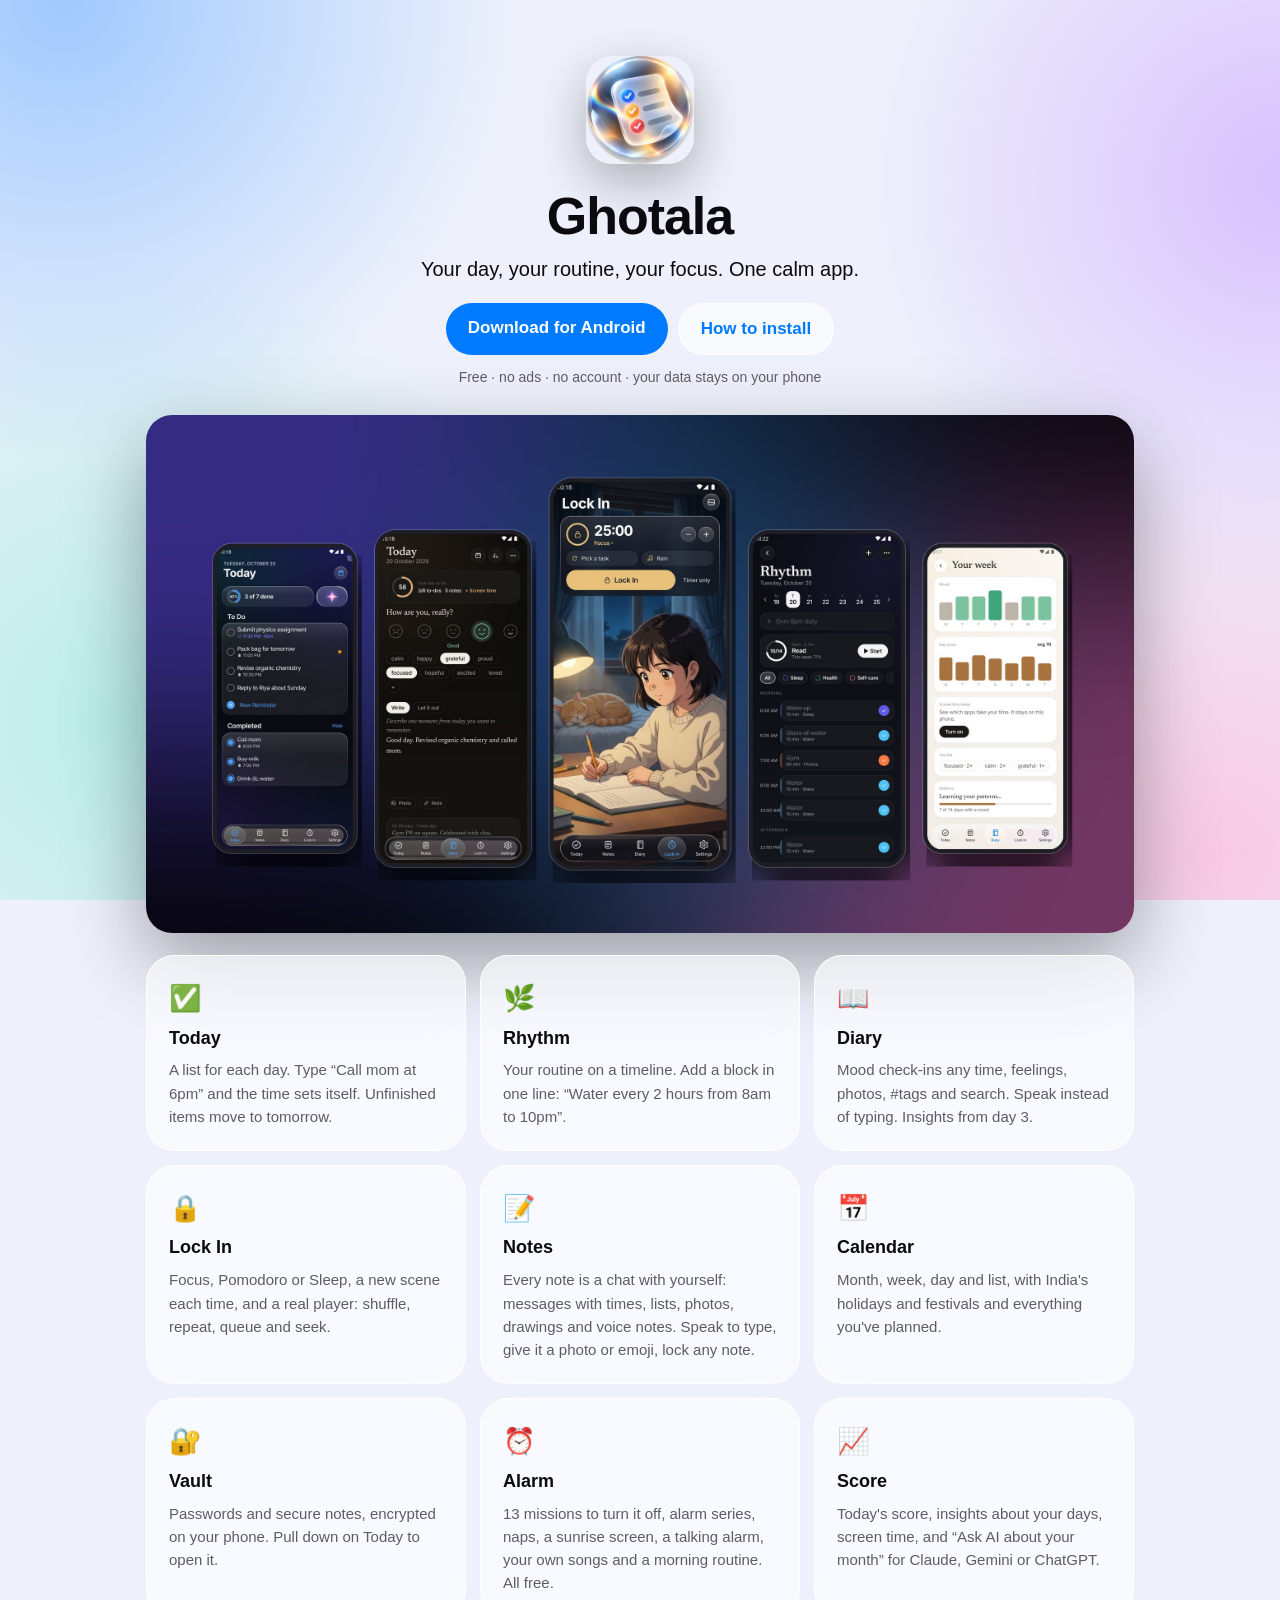
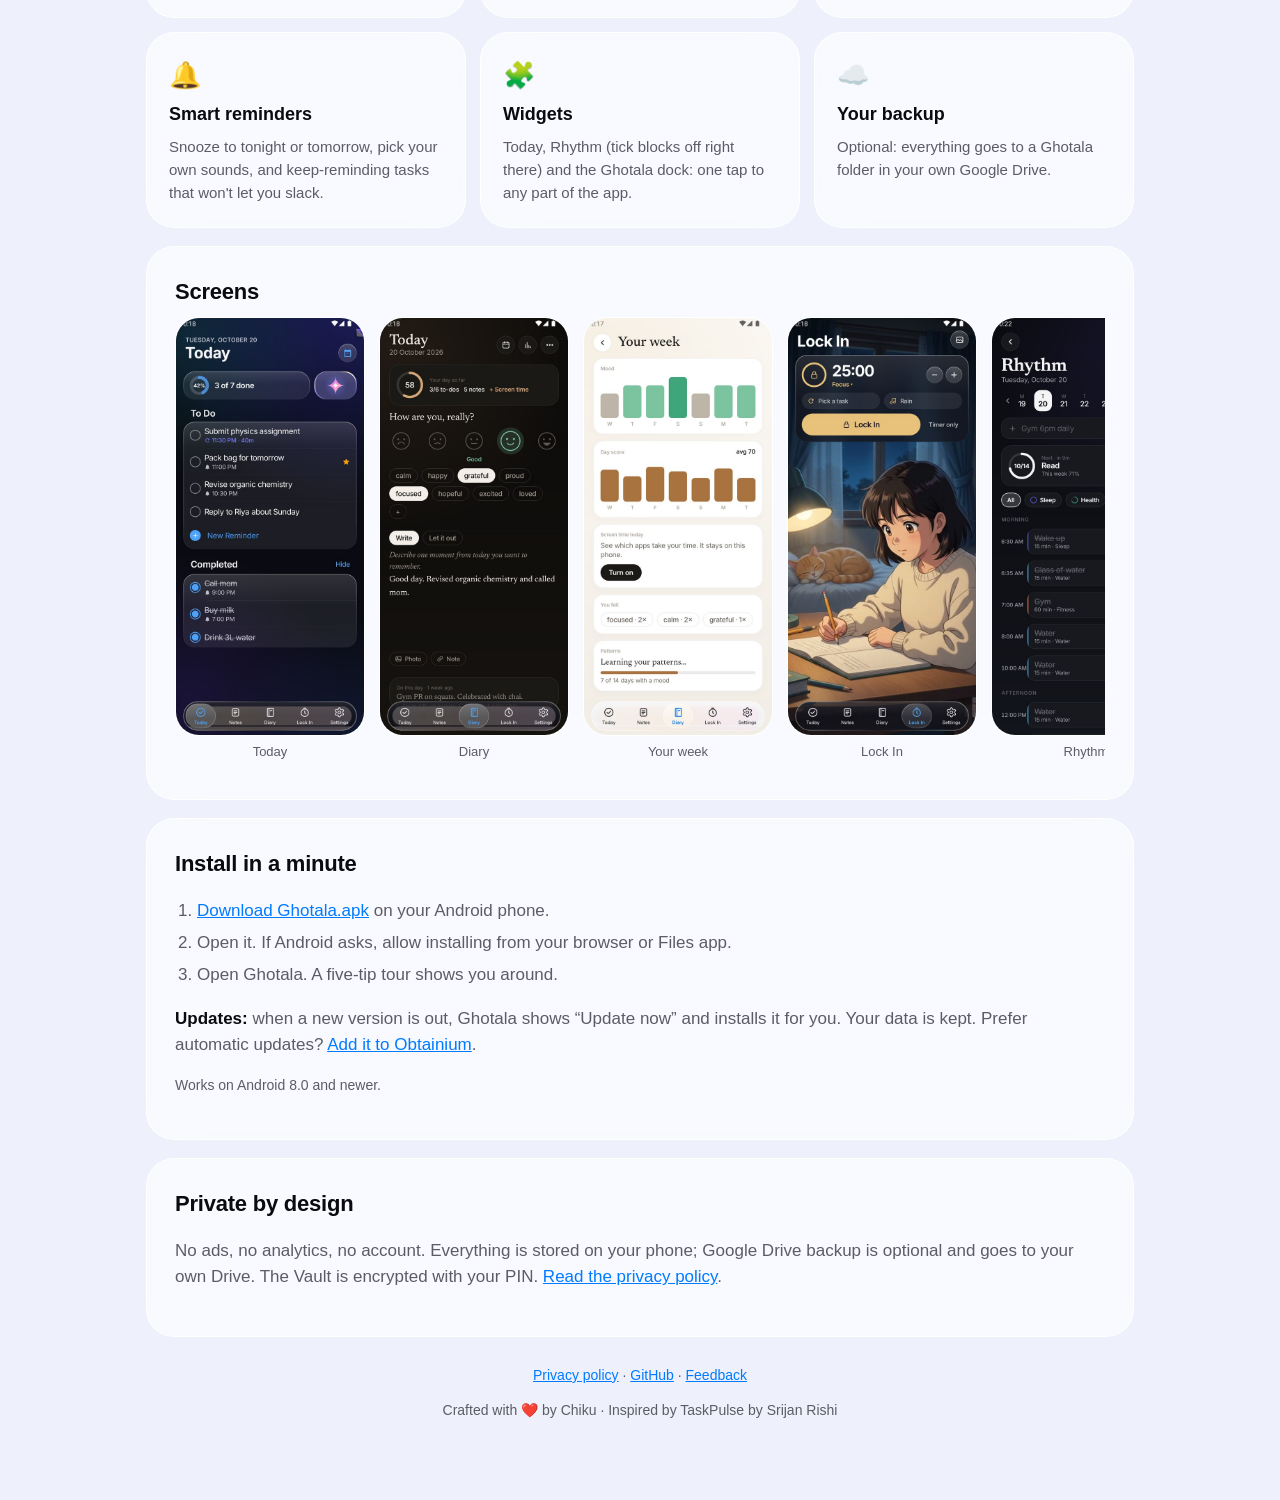
==== commit 9cea74fb: "Site and privacy for 5.5 Co-Authored-By: Claude Opus 5.5 <noreply@anthropic.com>" ====
--- a/docs/index.html
+++ b/docs/index.html
@@ -9,7 +9,7 @@
   <meta property="og:description" content="Your day, your routine, your focus. One calm app for Android.">
   <meta property="og:image" content="https://priyanshuayodhyawasi.github.io/ghotala-releases/screens/hero.jpg">
   <link rel="icon" href="logo.png">
-  <link rel="stylesheet" href="style.css?v=54">
+  <link rel="stylesheet" href="style.css?v=55">
 </head>
 <body>
 <main>
@@ -32,7 +32,7 @@
     <div class="card"><span class="em">🌿</span><h3>Rhythm</h3><p>Your routine on a timeline. Add a block in one line: “Water every 2 hours from 8am to 10pm”.</p></div>
     <div class="card"><span class="em">📖</span><h3>Diary</h3><p>Mood check-ins any time, feelings, photos, #tags and search. Speak instead of typing. Insights from day 3.</p></div>
     <div class="card"><span class="em">🔒</span><h3>Lock In</h3><p>Focus, Pomodoro or Sleep, a new scene each time, and a real player: shuffle, repeat, queue and seek.</p></div>
-    <div class="card"><span class="em">📝</span><h3>Notes</h3><p>Every note is a chat with yourself: messages with times, lists, photos, drawings and voice notes. Speak to type, translate Hindi ↔ English, lock any note.</p></div>
+    <div class="card"><span class="em">📝</span><h3>Notes</h3><p>Every note is a chat with yourself: messages with times, lists, photos, drawings and voice notes. Speak to type, give it a photo or emoji, lock any note.</p></div>
     <div class="card"><span class="em">📅</span><h3>Calendar</h3><p>Month, week, day and list, with India's holidays and festivals and everything you've planned.</p></div>
     <div class="card"><span class="em">🔐</span><h3>Vault</h3><p>Passwords and secure notes, encrypted on your phone. Pull down on Today to open it.</p></div>
     <div class="card"><span class="em">⏰</span><h3>Alarm</h3><p>13 missions to turn it off, alarm series, naps, a sunrise screen, a talking alarm, your own songs and a morning routine. All free.</p></div>
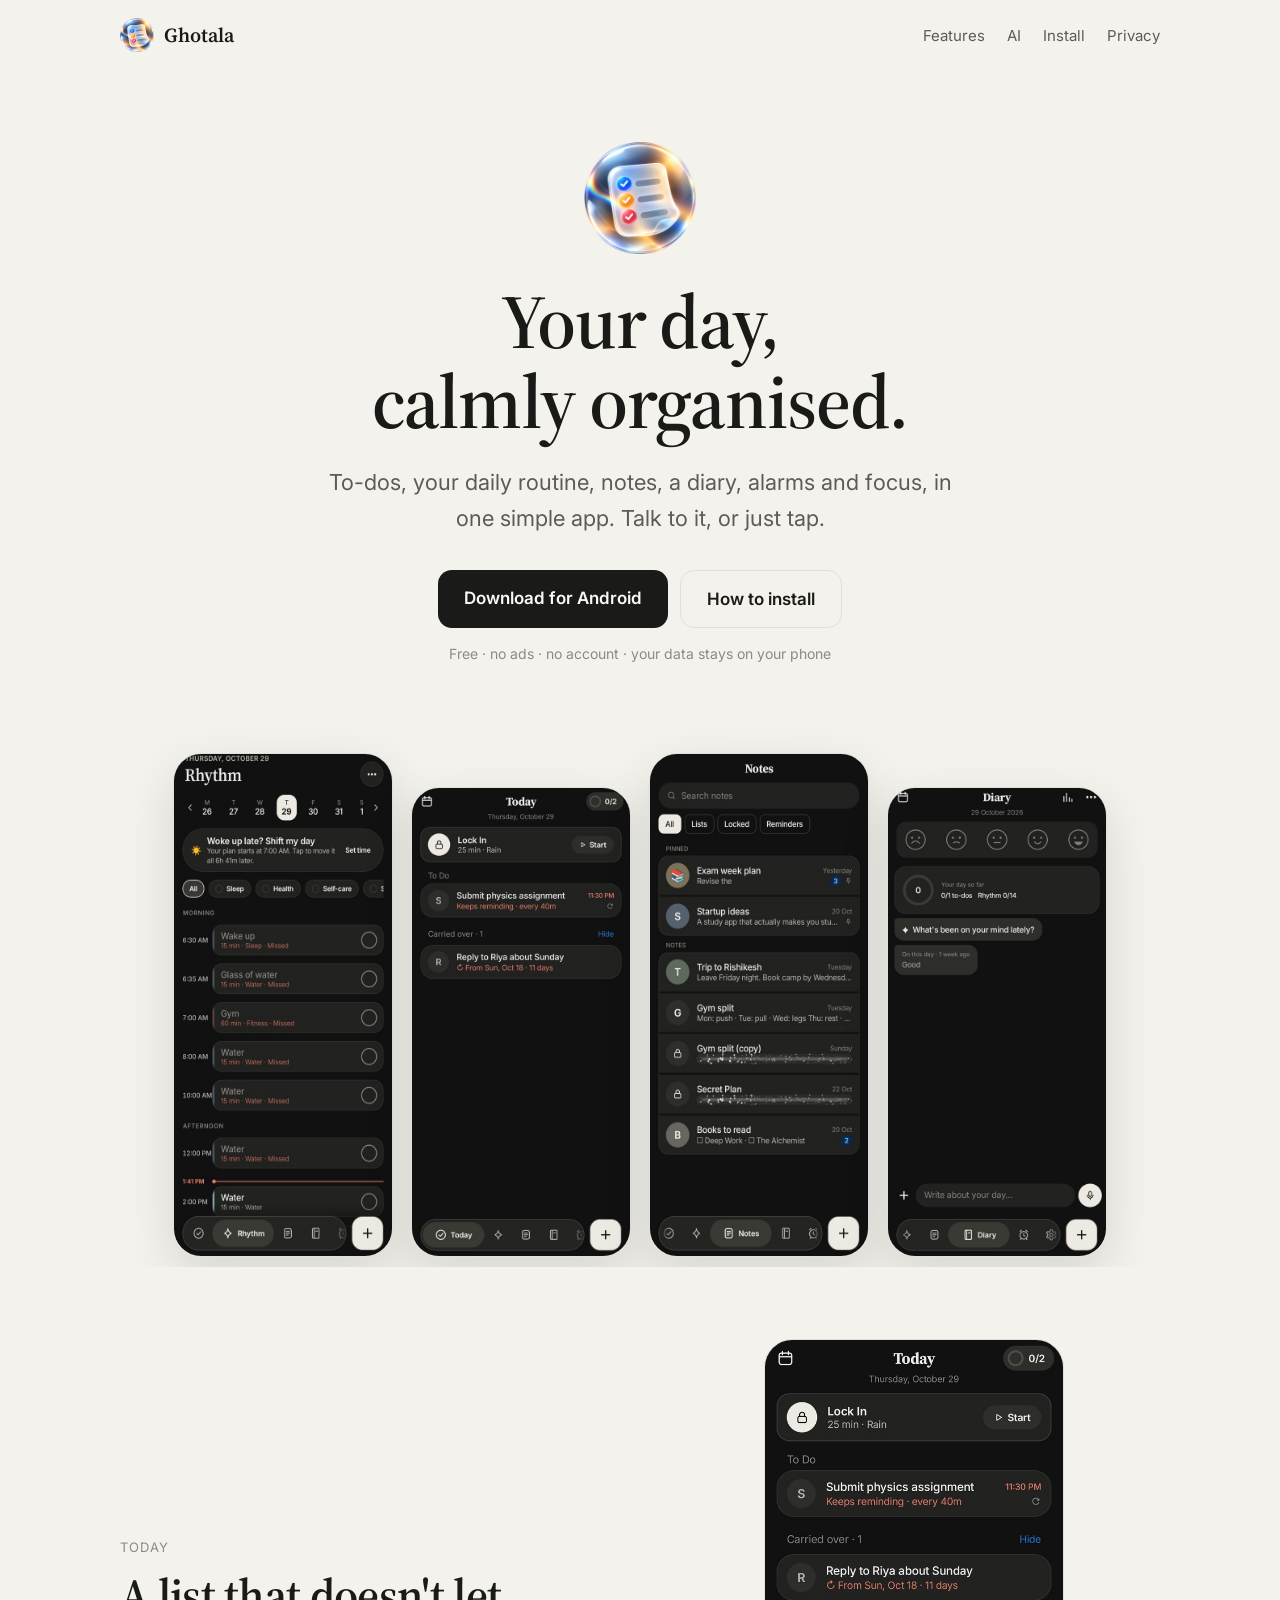
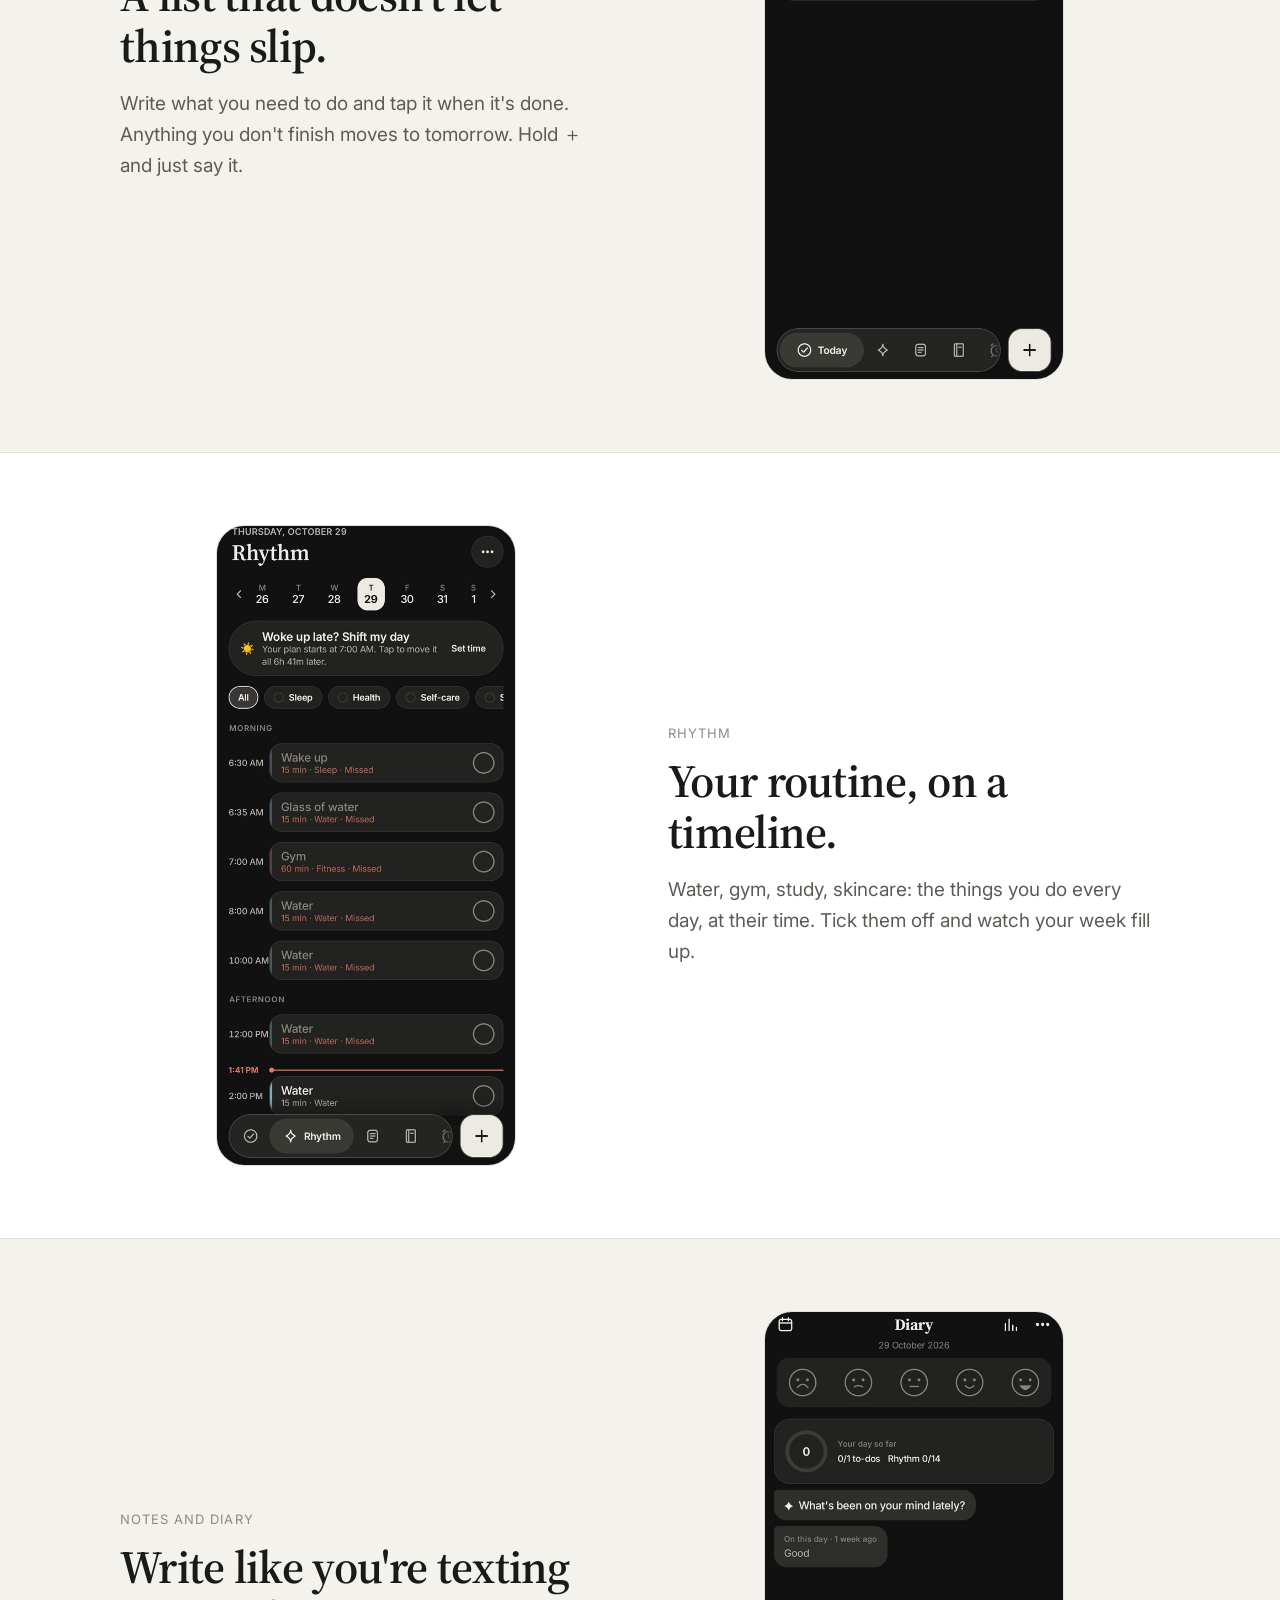
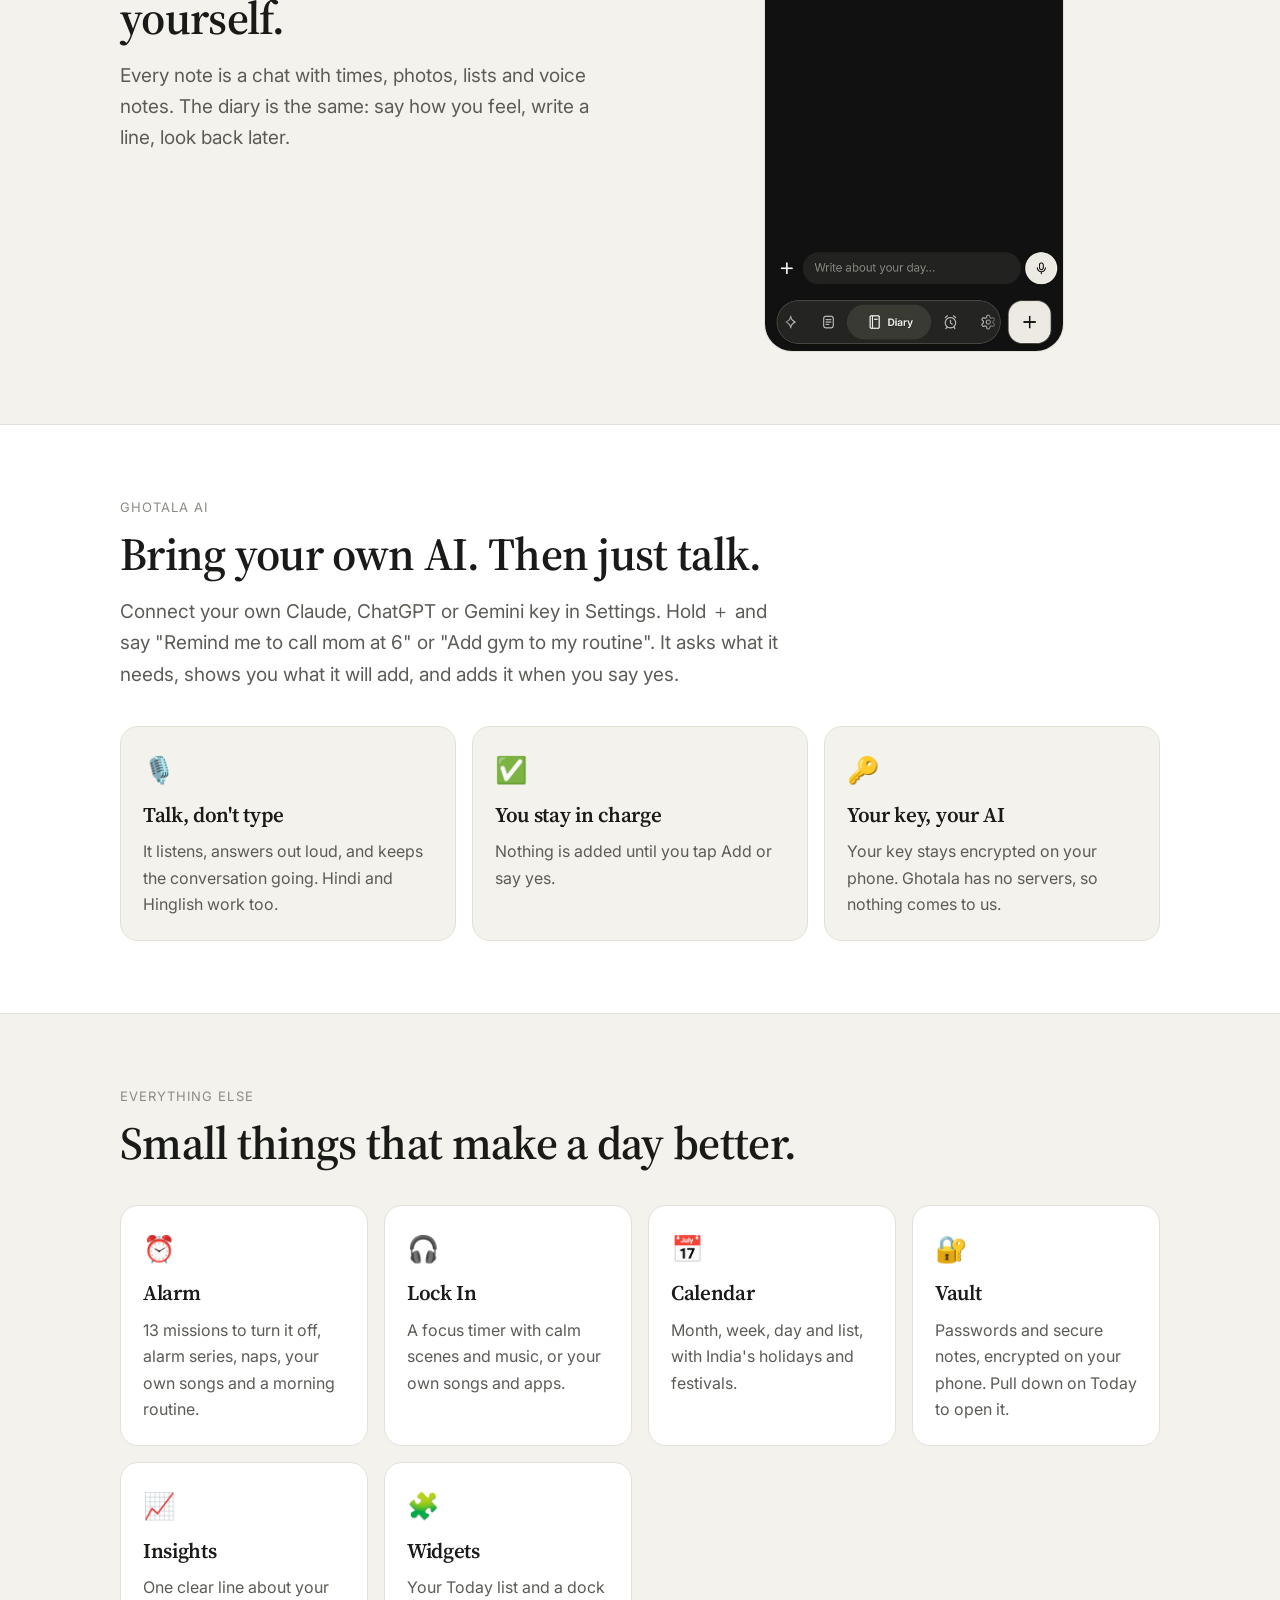
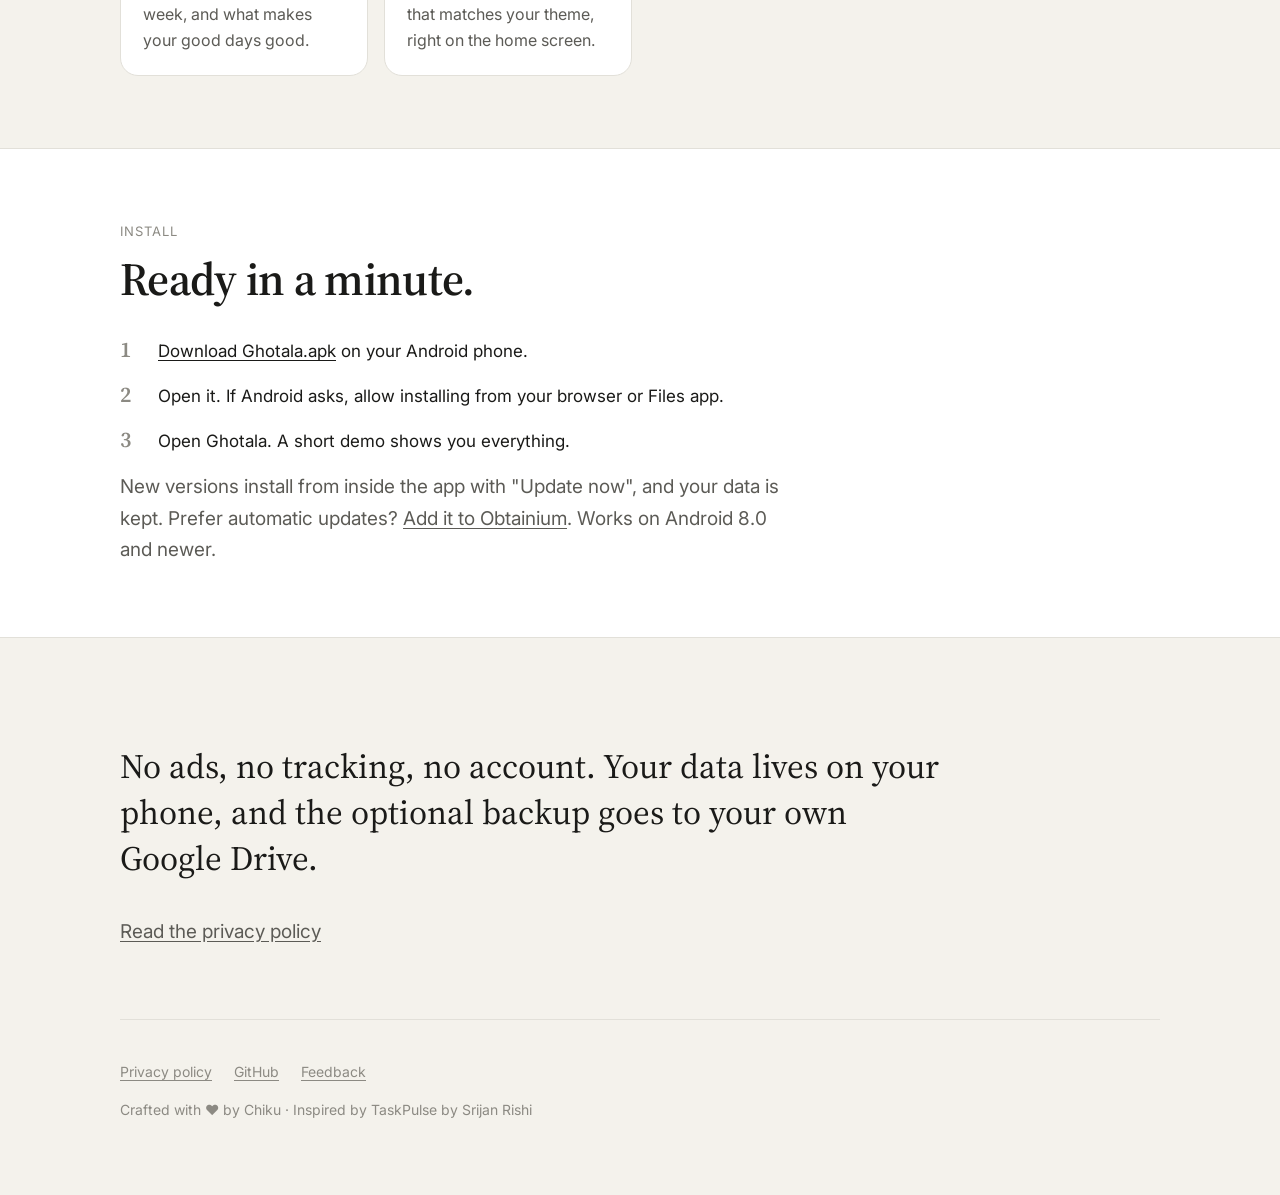
==== commit 580a67c4: "Website, README and privacy for 5.6: Claude-style design, new logo and screenshots, Ghotala AI Co-Au" ====
--- a/docs/index.html
+++ b/docs/index.html
@@ -4,20 +4,28 @@
   <meta charset="utf-8">
   <meta name="viewport" content="width=device-width, initial-scale=1">
   <title>Ghotala</title>
-  <meta name="description" content="Ghotala for Android: to-dos that don't get lost, a daily Rhythm, a research-backed Diary, Lock In focus mode with a real music player, an Alarm with missions, Notes as chats you can lock, a Calendar with India's holidays, Insights, and an encrypted Vault. Free, no ads, no account.">
+  <meta name="description" content="Ghotala for Android: your to-dos, daily routine, notes, diary, alarms and focus in one calm app, with an AI you connect yourself. Free, no ads, no account.">
   <meta property="og:title" content="Ghotala">
-  <meta property="og:description" content="Your day, your routine, your focus. One calm app for Android.">
-  <meta property="og:image" content="https://priyanshuayodhyawasi.github.io/ghotala-releases/screens/hero.jpg">
+  <meta property="og:description" content="Plan your day, build good habits, remember everything. One calm app for Android.">
+  <meta property="og:image" content="https://priyanshuayodhyawasi.github.io/ghotala-releases/logo.png">
   <link rel="icon" href="logo.png">
-  <link rel="stylesheet" href="style.css?v=55">
+  <link rel="preconnect" href="https://fonts.googleapis.com">
+  <link rel="preconnect" href="https://fonts.gstatic.com" crossorigin>
+  <link href="https://fonts.googleapis.com/css2?family=Inter:wght@400;500;600&family=Source+Serif+4:opsz,wght@8..60,400;8..60,600&display=swap" rel="stylesheet">
+  <link rel="stylesheet" href="style.css?v=56">
 </head>
 <body>
-<main>
+<div class="wrap">
+  <nav>
+    <a class="brand" href="#"><img src="logo-120.png" alt="">Ghotala</a>
+    <div class="links"><a href="#features">Features</a><a href="#ai">AI</a><a href="#install">Install</a><a href="privacy.html">Privacy</a></div>
+  </nav>
+
   <header class="hero">
-    <img class="icon" src="logo.png" alt="Ghotala app icon">
-    <h1>Ghotala</h1>
-    <p class="tag">Your day, your routine, your focus. One calm app.</p>
-    <div class="cta">
+    <img class="logo" src="logo.png" alt="Ghotala app icon">
+    <h1>Your day,<br>calmly organised.</h1>
+    <p class="lead">To-dos, your daily routine, notes, a diary, alarms and focus, in one simple app. Talk to it, or just tap.</p>
+    <div class="btns">
       <a class="btn" href="https://github.com/PriyanshuAyodhyawasi/ghotala-releases/releases/latest/download/Ghotala.apk">Download for Android</a>
       <a class="btn ghost" href="#install">How to install</a>
     </div>
@@ -25,63 +33,109 @@
     <p class="small">Free · no ads · no account · your data stays on your phone</p>
   </header>
 
-  <img class="banner" src="screens/hero.jpg" alt="Ghotala screens: Today, Diary, Lock In, Rhythm and Your week">
+  <div class="phones">
+    <img src="shots/rhythm.jpg" alt="Rhythm" loading="lazy">
+    <img src="shots/today.jpg" alt="Today">
+    <img src="shots/notes.jpg" alt="Notes" loading="lazy">
+    <img src="shots/diary.jpg" alt="Diary" loading="lazy">
+  </div>
+</div>
 
-  <section class="grid">
-    <div class="card"><span class="em">✅</span><h3>Today</h3><p>A list for each day. Type “Call mom at 6pm” and the time sets itself. Unfinished items move to tomorrow.</p></div>
-    <div class="card"><span class="em">🌿</span><h3>Rhythm</h3><p>Your routine on a timeline. Add a block in one line: “Water every 2 hours from 8am to 10pm”.</p></div>
-    <div class="card"><span class="em">📖</span><h3>Diary</h3><p>Mood check-ins any time, feelings, photos, #tags and search. Speak instead of typing. Insights from day 3.</p></div>
-    <div class="card"><span class="em">🔒</span><h3>Lock In</h3><p>Focus, Pomodoro or Sleep, a new scene each time, and a real player: shuffle, repeat, queue and seek.</p></div>
-    <div class="card"><span class="em">📝</span><h3>Notes</h3><p>Every note is a chat with yourself: messages with times, lists, photos, drawings and voice notes. Speak to type, give it a photo or emoji, lock any note.</p></div>
-    <div class="card"><span class="em">📅</span><h3>Calendar</h3><p>Month, week, day and list, with India's holidays and festivals and everything you've planned.</p></div>
-    <div class="card"><span class="em">🔐</span><h3>Vault</h3><p>Passwords and secure notes, encrypted on your phone. Pull down on Today to open it.</p></div>
-    <div class="card"><span class="em">⏰</span><h3>Alarm</h3><p>13 missions to turn it off, alarm series, naps, a sunrise screen, a talking alarm, your own songs and a morning routine. All free.</p></div>
-    <div class="card"><span class="em">📈</span><h3>Score</h3><p>Today's score, insights about your days, screen time, and “Ask AI about your month” for Claude, Gemini or ChatGPT.</p></div>
-    <div class="card"><span class="em">🔔</span><h3>Smart reminders</h3><p>Snooze to tonight or tomorrow, pick your own sounds, and keep-reminding tasks that won't let you slack.</p></div>
-    <div class="card"><span class="em">🧩</span><h3>Widgets</h3><p>Today, Rhythm (tick blocks off right there) and the Ghotala dock: one tap to any part of the app.</p></div>
-    <div class="card"><span class="em">☁️</span><h3>Your backup</h3><p>Optional: everything goes to a Ghotala folder in your own Google Drive.</p></div>
-  </section>
+<section id="features">
+  <div class="wrap">
+    <div class="row">
+      <div class="text">
+        <div class="eyebrow">Today</div>
+        <h2>A list that doesn't let things slip.</h2>
+        <p class="sub">Write what you need to do and tap it when it's done. Anything you don't finish moves to tomorrow. Hold ＋ and just say it.</p>
+      </div>
+      <img src="shots/today.jpg" alt="Today screen" loading="lazy">
+    </div>
+  </div>
+</section>
 
-  <section class="card">
-    <h2>Screens</h2>
-    <div class="shots">
-      <figure><img src="screens/today.jpg" alt="Today" loading="lazy"><figcaption>Today</figcaption></figure>
-      <figure><img src="screens/diary.jpg" alt="Diary" loading="lazy"><figcaption>Diary</figcaption></figure>
-      <figure><img src="screens/week.jpg" alt="Your week" loading="lazy"><figcaption>Your week</figcaption></figure>
-      <figure><img src="screens/lockin.jpg" alt="Lock In" loading="lazy"><figcaption>Lock In</figcaption></figure>
-      <figure><img src="screens/rhythm.jpg" alt="Rhythm" loading="lazy"><figcaption>Rhythm</figcaption></figure>
-      <figure><img src="screens/notes.jpg" alt="Notes" loading="lazy"><figcaption>Notes</figcaption></figure>
-      <figure><img src="screens/month.jpg" alt="Month of moods" loading="lazy"><figcaption>Month of moods</figcaption></figure>
-      <figure><img src="screens/guide.jpg" alt="Guide" loading="lazy"><figcaption>Guide</figcaption></figure>
-      <figure><img src="screens/widgets.jpg" alt="Widgets" loading="lazy"><figcaption>Widgets</figcaption></figure>
+<section class="alt">
+  <div class="wrap">
+    <div class="row flip">
+      <div class="text">
+        <div class="eyebrow">Rhythm</div>
+        <h2>Your routine, on a timeline.</h2>
+        <p class="sub">Water, gym, study, skincare: the things you do every day, at their time. Tick them off and watch your week fill up.</p>
+      </div>
+      <img src="shots/rhythm.jpg" alt="Rhythm screen" loading="lazy">
     </div>
-  </section>
+  </div>
+</section>
 
-  <section class="card" id="install">
-    <h2>Install in a minute</h2>
+<section>
+  <div class="wrap">
+    <div class="row">
+      <div class="text">
+        <div class="eyebrow">Notes and Diary</div>
+        <h2>Write like you're texting yourself.</h2>
+        <p class="sub">Every note is a chat with times, photos, lists and voice notes. The diary is the same: say how you feel, write a line, look back later.</p>
+      </div>
+      <img src="shots/diary.jpg" alt="Diary screen" loading="lazy">
+    </div>
+  </div>
+</section>
+
+<section class="alt" id="ai">
+  <div class="wrap">
+    <div class="eyebrow">Ghotala AI</div>
+    <h2>Bring your own AI. Then just talk.</h2>
+    <p class="sub">Connect your own Claude, ChatGPT or Gemini key in Settings. Hold ＋ and say "Remind me to call mom at 6" or "Add gym to my routine". It asks what it needs, shows you what it will add, and adds it when you say yes.</p>
+    <div class="grid">
+      <div class="card"><span class="em">🎙️</span><h3>Talk, don't type</h3><p>It listens, answers out loud, and keeps the conversation going. Hindi and Hinglish work too.</p></div>
+      <div class="card"><span class="em">✅</span><h3>You stay in charge</h3><p>Nothing is added until you tap Add or say yes.</p></div>
+      <div class="card"><span class="em">🔑</span><h3>Your key, your AI</h3><p>Your key stays encrypted on your phone. Ghotala has no servers, so nothing comes to us.</p></div>
+    </div>
+  </div>
+</section>
+
+<section>
+  <div class="wrap">
+    <div class="eyebrow">Everything else</div>
+    <h2>Small things that make a day better.</h2>
+    <div class="grid">
+      <div class="card"><span class="em">⏰</span><h3>Alarm</h3><p>13 missions to turn it off, alarm series, naps, your own songs and a morning routine.</p></div>
+      <div class="card"><span class="em">🎧</span><h3>Lock In</h3><p>A focus timer with calm scenes and music, or your own songs and apps.</p></div>
+      <div class="card"><span class="em">📅</span><h3>Calendar</h3><p>Month, week, day and list, with India's holidays and festivals.</p></div>
+      <div class="card"><span class="em">🔐</span><h3>Vault</h3><p>Passwords and secure notes, encrypted on your phone. Pull down on Today to open it.</p></div>
+      <div class="card"><span class="em">📈</span><h3>Insights</h3><p>One clear line about your week, and what makes your good days good.</p></div>
+      <div class="card"><span class="em">🧩</span><h3>Widgets</h3><p>Your Today list and a dock that matches your theme, right on the home screen.</p></div>
+    </div>
+  </div>
+</section>
+
+<section class="alt" id="install">
+  <div class="wrap">
+    <div class="eyebrow">Install</div>
+    <h2>Ready in a minute.</h2>
     <ol class="steps">
-      <li><a href="https://github.com/PriyanshuAyodhyawasi/ghotala-releases/releases/latest/download/Ghotala.apk">Download Ghotala.apk</a> on your Android phone.</li>
-      <li>Open it. If Android asks, allow installing from your browser or Files app.</li>
-      <li>Open Ghotala. A five-tip tour shows you around.</li>
+      <li><span><a href="https://github.com/PriyanshuAyodhyawasi/ghotala-releases/releases/latest/download/Ghotala.apk">Download Ghotala.apk</a> on your Android phone.</span></li>
+      <li><span>Open it. If Android asks, allow installing from your browser or Files app.</span></li>
+      <li><span>Open Ghotala. A short demo shows you everything.</span></li>
     </ol>
-    <p><strong>Updates:</strong> when a new version is out, Ghotala shows “Update now” and installs it for you. Your data is kept.
-      Prefer automatic updates? <a href="https://apps.obtainium.imranr.dev/redirect.html?r=obtainium://add/https://github.com/PriyanshuAyodhyawasi/ghotala-releases">Add it to Obtainium</a>.</p>
-    <p class="small">Works on Android 8.0 and newer.</p>
-  </section>
+    <p class="sub">New versions install from inside the app with "Update now", and your data is kept. Prefer automatic updates? <a href="https://apps.obtainium.imranr.dev/redirect.html?r=obtainium://add/https://github.com/PriyanshuAyodhyawasi/ghotala-releases">Add it to Obtainium</a>. Works on Android 8.0 and newer.</p>
+  </div>
+</section>
 
-  <section class="card">
-    <h2>Private by design</h2>
-    <p>No ads, no analytics, no account. Everything is stored on your phone; Google Drive backup is optional and goes to your own Drive.
-      The Vault is encrypted with your PIN. <a href="privacy.html">Read the privacy policy</a>.</p>
-  </section>
+<section>
+  <div class="wrap">
+    <p class="quote">No ads, no tracking, no account. Your data lives on your phone, and the optional backup goes to your own Google Drive.</p>
+    <p class="sub"><a href="privacy.html">Read the privacy policy</a></p>
+  </div>
+</section>
 
+<div class="wrap">
   <footer>
-    <a href="privacy.html">Privacy policy</a> ·
-    <a href="https://github.com/PriyanshuAyodhyawasi/ghotala-releases">GitHub</a> ·
+    <a href="privacy.html">Privacy policy</a>
+    <a href="https://github.com/PriyanshuAyodhyawasi/ghotala-releases">GitHub</a>
     <a href="https://github.com/PriyanshuAyodhyawasi/ghotala-releases/issues">Feedback</a>
     <p>Crafted with ❤️ by Chiku · Inspired by TaskPulse by Srijan Rishi</p>
   </footer>
-</main>
+</div>
 <script>
   // The newest version, from GitHub, under the Download button (the button always gets the newest APK).
   fetch('https://api.github.com/repos/PriyanshuAyodhyawasi/ghotala-releases/releases/latest')
--- a/docs/style.css
+++ b/docs/style.css
@@ -1,62 +1,80 @@
 :root {
-  --bg: #eef1fb; --text: #0b0b0f; --text2: #5c5c66; --glass: rgba(255,255,255,.62);
-  --rim: rgba(255,255,255,.9); --accent: #007aff; --blob1: #7fb8ff; --blob2: #cda8ff; --blob3: #ffadd2; --blob4: #8eebd8;
+  --bg: #F4F2EC;
+  --card: #FFFFFF;
+  --line: #E2E0D9;
+  --ink: #1A1A18;
+  --ink-2: #5C5B56;
+  --ink-3: #8C8A83;
+  --btn: #1A1A18;
+  --on-btn: #FAF9F5;
+  --soft: #EAE8E1;
+  --serif: "Source Serif 4", Georgia, "Times New Roman", serif;
+  --sans: "Inter", system-ui, -apple-system, "Segoe UI", Roboto, sans-serif;
 }
 @media (prefers-color-scheme: dark) {
-  :root { --bg: #07080f; --text: #fff; --text2: #a5a5b0; --glass: rgba(255,255,255,.08);
-    --rim: rgba(255,255,255,.22); --accent: #0a84ff; --blob1: #1e5bff; --blob2: #7b2cff; --blob3: #ff2d87; --blob4: #00bfa5; }
+  :root {
+    --bg: #141413; --card: #1F1F1D; --line: #34342F; --ink: #EDEDEA; --ink-2: #B4B3AD; --ink-3: #85847E;
+    --btn: #EDEDEA; --on-btn: #141413; --soft: #2B2B28;
+  }
 }
 * { box-sizing: border-box; }
-body {
-  margin: 0; min-height: 100vh; color: var(--text); background: var(--bg);
-  font: 17px/1.55 -apple-system, BlinkMacSystemFont, "SF Pro Text", "Segoe UI", Roboto, sans-serif;
-  background-image:
-    radial-gradient(60vmax 60vmax at 5% 0%, color-mix(in srgb, var(--blob1) 70%, transparent), transparent 60%),
-    radial-gradient(55vmax 55vmax at 100% 20%, color-mix(in srgb, var(--blob2) 65%, transparent), transparent 60%),
-    radial-gradient(60vmax 60vmax at 10% 80%, color-mix(in srgb, var(--blob4) 55%, transparent), transparent 60%),
-    radial-gradient(55vmax 55vmax at 95% 95%, color-mix(in srgb, var(--blob3) 60%, transparent), transparent 60%);
-  background-attachment: fixed;
-}
-main { max-width: 760px; margin: 0 auto; padding: 48px 16px 64px; }
-.card {
-  background: var(--glass); border: 1px solid var(--rim); border-radius: 28px; padding: 28px;
-  backdrop-filter: blur(24px) saturate(160%); -webkit-backdrop-filter: blur(24px) saturate(160%);
-  margin-bottom: 18px;
-}
-header { display: flex; align-items: center; gap: 18px; margin-bottom: 22px; }
-header img { width: 84px; height: 84px; border-radius: 20px; }
-h1 { font-size: 40px; line-height: 1.1; margin: 0; letter-spacing: -.02em; }
-h2 { font-size: 22px; margin: 0 0 8px; letter-spacing: -.01em; }
-p, li { color: var(--text2); }
-p strong, li strong { color: var(--text); }
-a { color: var(--accent); }
-.btn {
-  display: inline-block; background: var(--accent); color: #fff; text-decoration: none; font-weight: 600;
-  padding: 12px 22px; border-radius: 999px; margin: 6px 8px 0 0;
-}
-.btn.ghost { background: var(--glass); color: var(--accent); border: 1px solid var(--rim); }
-ul { padding-left: 20px; }
-footer { text-align: center; font-size: 14px; color: var(--text2); margin-top: 28px; }
+html { -webkit-text-size-adjust: 100%; }
+body { margin: 0; background: var(--bg); color: var(--ink); font: 17px/1.65 var(--sans); }
+a { color: inherit; text-underline-offset: 3px; }
+img { max-width: 100%; display: block; }
+.wrap { max-width: 1080px; margin: 0 auto; padding: 0 20px; }
 
-/* 4.9 site: hero, feature grid, screenshot strip, install steps */
-.hero { display: block; text-align: center; margin: 8px 0 26px; }
-.hero .icon { width: 108px; height: 108px; border-radius: 26px; box-shadow: 0 18px 50px rgba(0,0,0,.28); }
-.hero h1 { font-size: 52px; margin-top: 16px; }
-.tag { font-size: 20px; color: var(--text); margin: 8px 0 18px; }
-.cta { display: flex; gap: 10px; justify-content: center; flex-wrap: wrap; }
-.cta .btn { margin: 0; }
-.small { font-size: 14px; color: var(--text2); margin-top: 12px; }
-.banner { width: 100%; border-radius: 26px; display: block; margin: 0 0 22px; box-shadow: 0 30px 80px rgba(0,0,0,.35); }
-main { max-width: 1020px; }
-.grid { display: grid; grid-template-columns: repeat(auto-fit, minmax(240px, 1fr)); gap: 14px; margin-bottom: 18px; }
-.grid .card { margin: 0; padding: 22px; }
-.grid h3 { margin: 6px 0 6px; font-size: 18px; }
-.grid p { margin: 0; font-size: 15px; }
-.em { font-size: 26px; }
-.shots { display: flex; gap: 14px; overflow-x: auto; padding-bottom: 8px; scroll-snap-type: x mandatory; }
-.shots figure { margin: 0; flex: 0 0 190px; scroll-snap-align: start; text-align: center; }
-.shots img { width: 190px; border-radius: 24px; display: block; border: 1px solid var(--rim); }
-.shots figcaption { font-size: 13px; color: var(--text2); margin-top: 6px; }
-.steps { padding-left: 22px; }
-.steps li { margin: 6px 0; }
-@media (max-width: 560px) { .hero h1 { font-size: 40px; } .tag { font-size: 17px; } .shots figure { flex-basis: 150px; } .shots img { width: 150px; } }
+nav { display: flex; align-items: center; justify-content: space-between; padding: 18px 0; }
+nav .brand { display: flex; align-items: center; gap: 10px; font: 600 20px var(--serif); text-decoration: none; }
+nav .brand img { width: 34px; height: 34px; }
+nav .links a { margin-left: 22px; text-decoration: none; color: var(--ink-2); font-size: 15px; }
+nav .links a:hover { color: var(--ink); }
+
+.hero { padding: 72px 0 40px; text-align: center; }
+.hero img.logo { width: 112px; height: 112px; margin: 0 auto 28px; }
+h1, h2, h3 { font-family: var(--serif); font-weight: 600; letter-spacing: -0.015em; margin: 0; }
+.hero h1 { font-size: clamp(44px, 8vw, 76px); line-height: 1.05; }
+.hero p.lead { font-size: clamp(18px, 2.4vw, 22px); color: var(--ink-2); max-width: 640px; margin: 22px auto 34px; }
+.btns { display: flex; gap: 12px; justify-content: center; flex-wrap: wrap; }
+.btn { display: inline-block; padding: 14px 26px; border-radius: 14px; background: var(--btn); color: var(--on-btn); text-decoration: none; font-weight: 600; }
+.btn.ghost { background: transparent; color: var(--ink); border: 1px solid var(--line); }
+.small { color: var(--ink-3); font-size: 14px; margin-top: 14px; }
+
+.phones { display: flex; gap: 18px; justify-content: center; padding: 34px 0 10px; overflow: hidden; }
+.phones img { width: 220px; border-radius: 28px; border: 1px solid var(--line); box-shadow: 0 18px 50px rgba(0,0,0,.12); }
+.phones img:nth-child(2), .phones img:nth-child(4) { margin-top: 34px; }
+@media (max-width: 720px) { .phones img { width: 42vw; } .phones img:nth-child(n+3) { display: none; } }
+
+section { padding: 72px 0; }
+section.alt { background: var(--card); border-top: 1px solid var(--line); border-bottom: 1px solid var(--line); }
+.eyebrow { text-transform: uppercase; letter-spacing: .08em; font-size: 13px; color: var(--ink-3); margin-bottom: 10px; }
+section h2 { font-size: clamp(32px, 5vw, 46px); line-height: 1.12; max-width: 760px; }
+section p.sub { color: var(--ink-2); font-size: 19px; max-width: 680px; margin: 16px 0 0; }
+
+.row { display: grid; grid-template-columns: 1fr 1fr; gap: 56px; align-items: center; }
+.row img { width: 300px; margin: 0 auto; border-radius: 28px; border: 1px solid var(--line); }
+.row.flip .text { order: 2; }
+@media (max-width: 820px) { .row { grid-template-columns: 1fr; gap: 28px; } .row.flip .text { order: 0; } }
+
+.grid { display: grid; grid-template-columns: repeat(auto-fit, minmax(240px, 1fr)); gap: 16px; margin-top: 36px; }
+.card { background: var(--card); border: 1px solid var(--line); border-radius: 18px; padding: 22px; }
+section.alt .card { background: var(--bg); }
+.card h3 { font-size: 21px; margin: 6px 0 6px; }
+.card p { margin: 0; color: var(--ink-2); font-size: 16px; }
+.card .em { font-size: 26px; }
+
+.steps { counter-reset: s; list-style: none; padding: 0; margin: 30px 0 0; display: grid; gap: 14px; max-width: 680px; }
+.steps li { counter-increment: s; display: flex; gap: 16px; align-items: baseline; }
+.steps li::before { content: counter(s); font: 600 22px var(--serif); color: var(--ink-3); min-width: 22px; }
+
+.quote { font: 400 clamp(24px, 3.6vw, 34px)/1.35 var(--serif); max-width: 820px; }
+
+footer { padding: 40px 0 60px; color: var(--ink-3); font-size: 14px; border-top: 1px solid var(--line); }
+footer a { margin-right: 18px; }
+
+/* Privacy page */
+.doc { max-width: 760px; margin: 0 auto; padding: 40px 20px 70px; }
+.doc h1 { font-size: 44px; margin: 18px 0 6px; }
+.doc h2 { font-size: 26px; margin: 34px 0 8px; }
+.doc p, .doc li { color: var(--ink-2); }
+.doc .card { margin-top: 18px; }
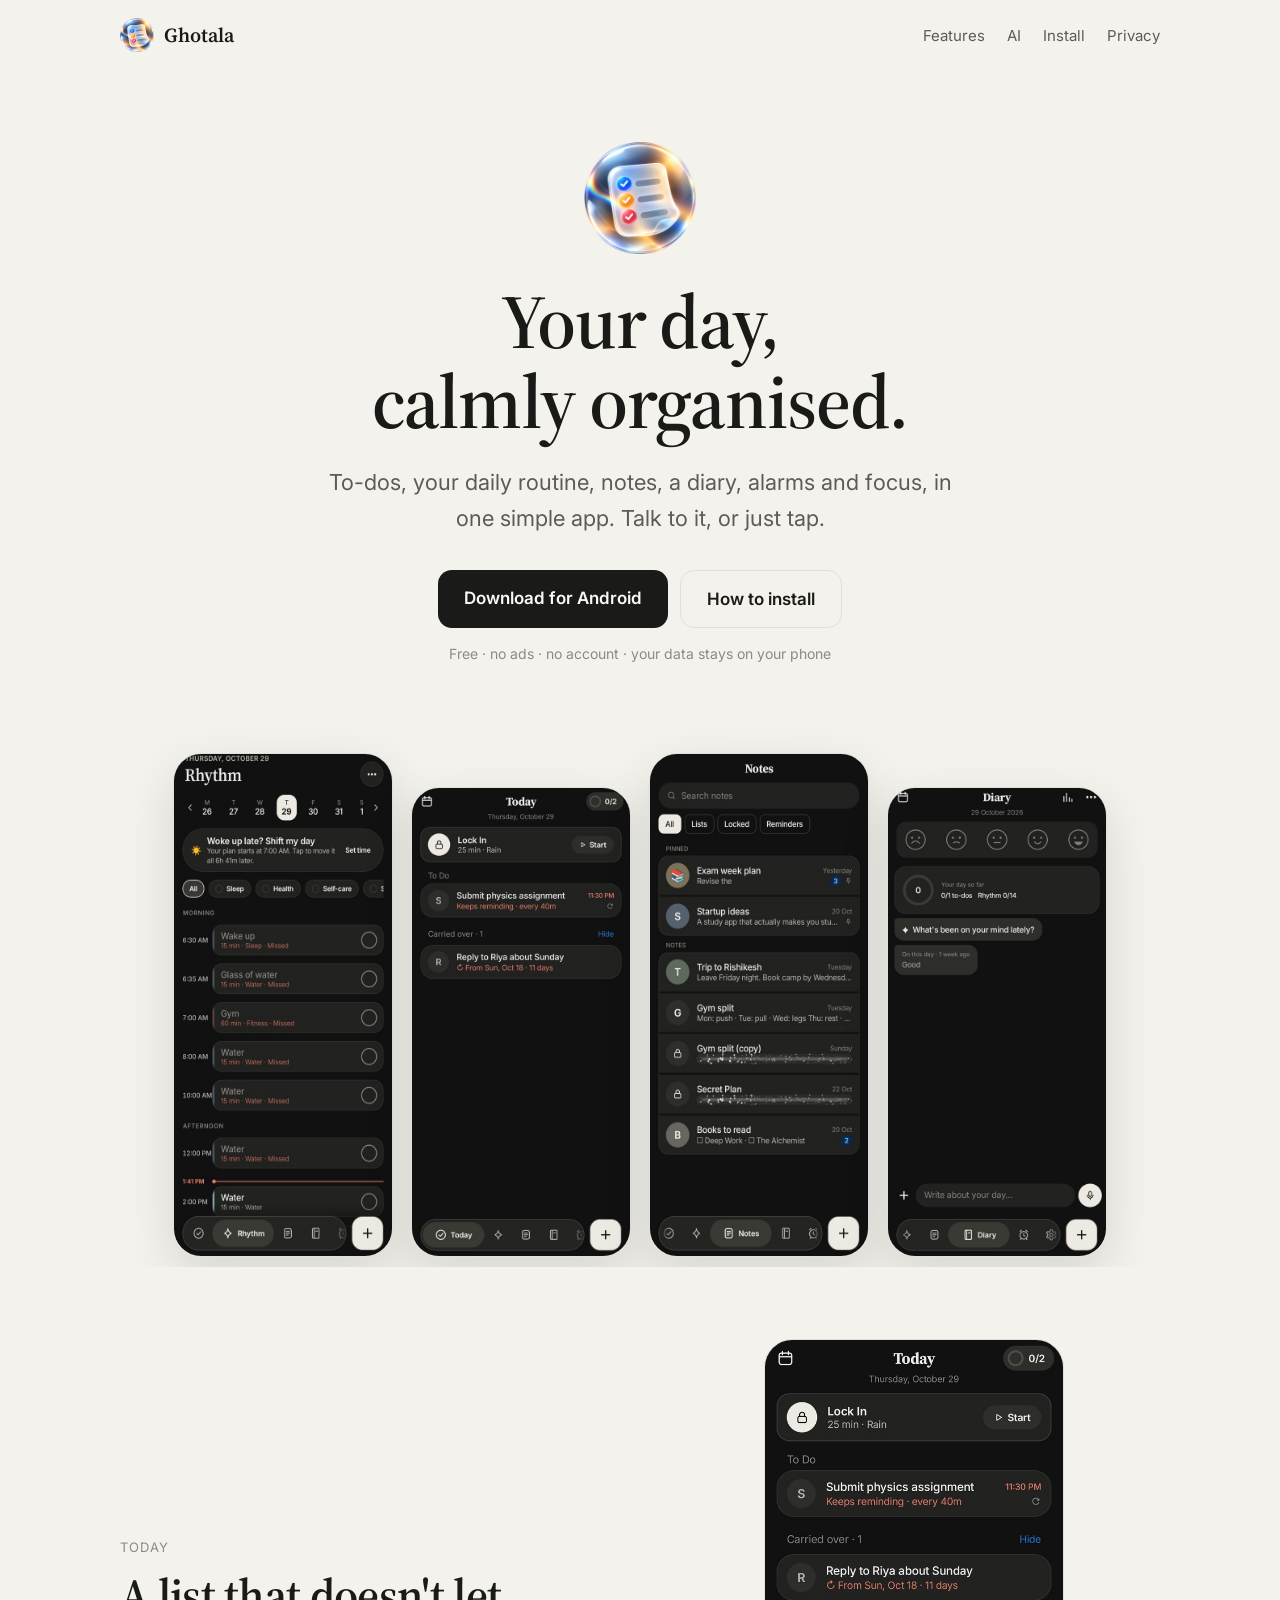
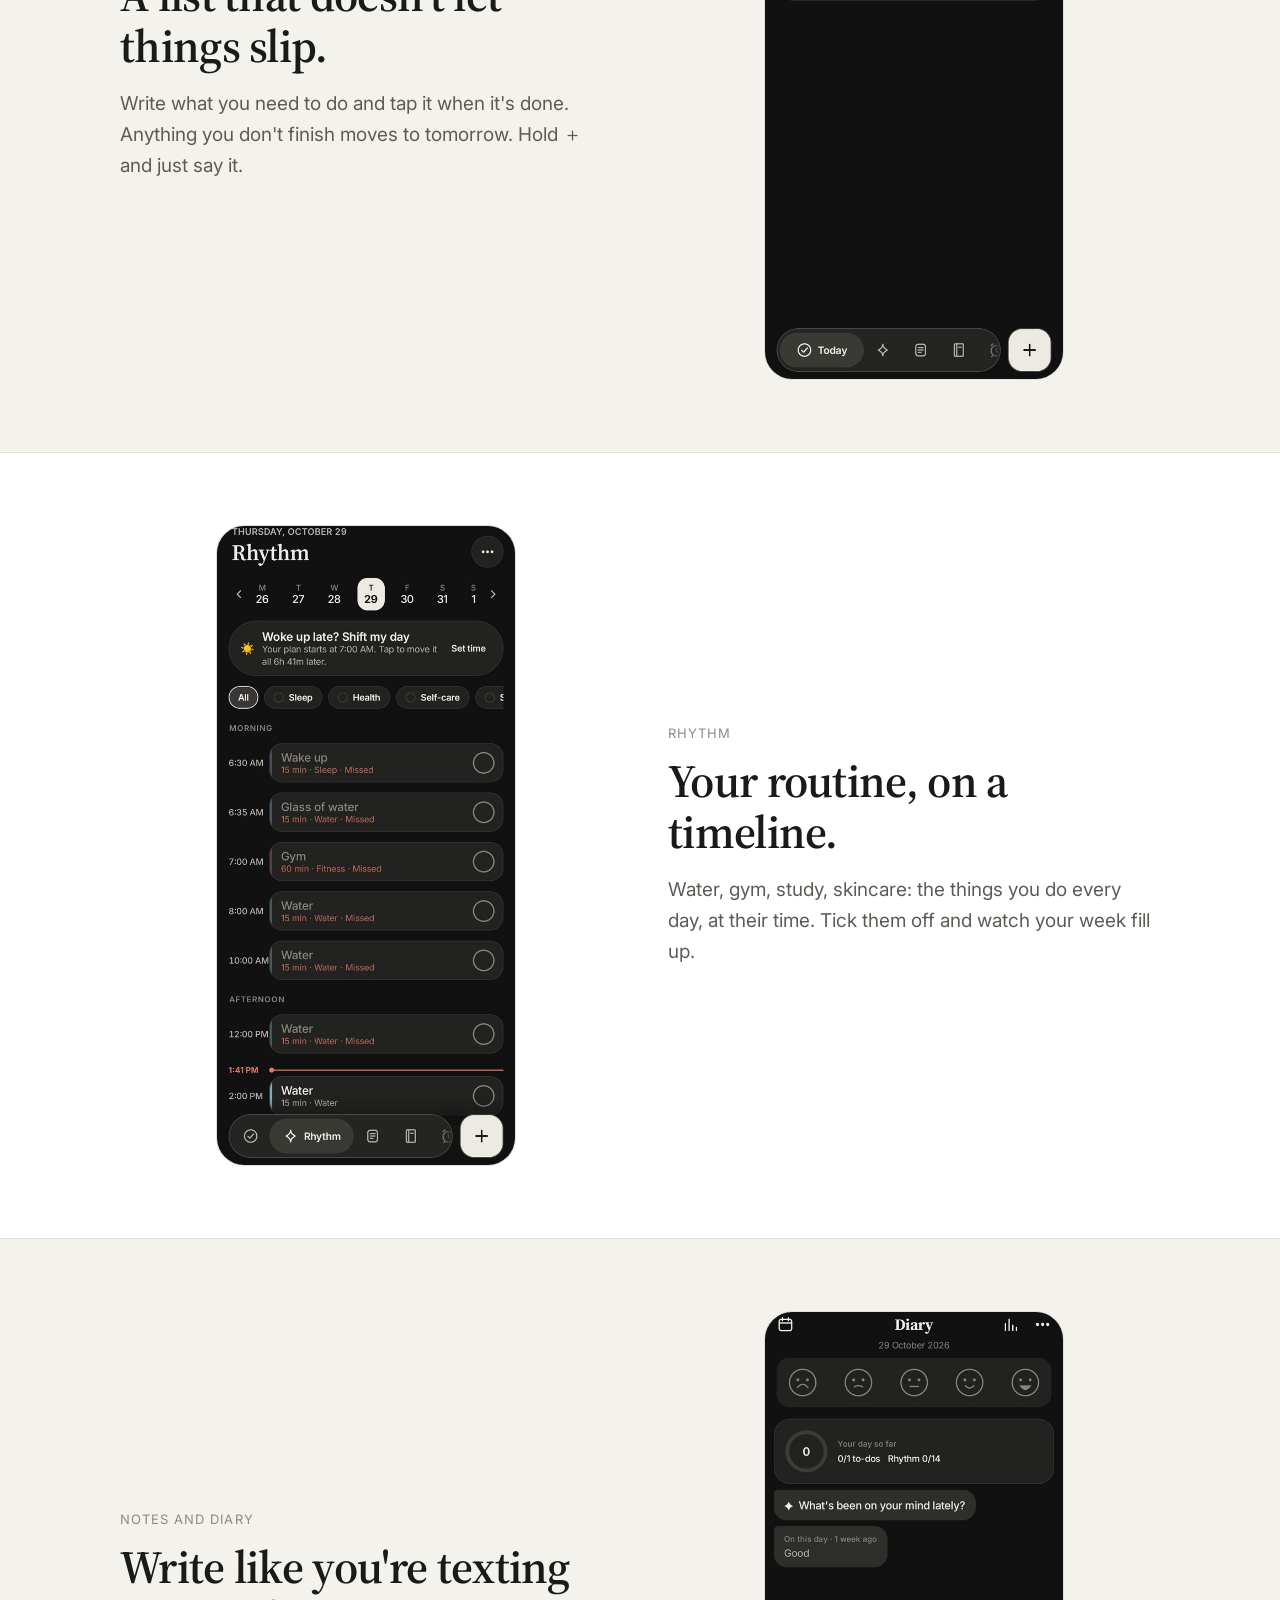
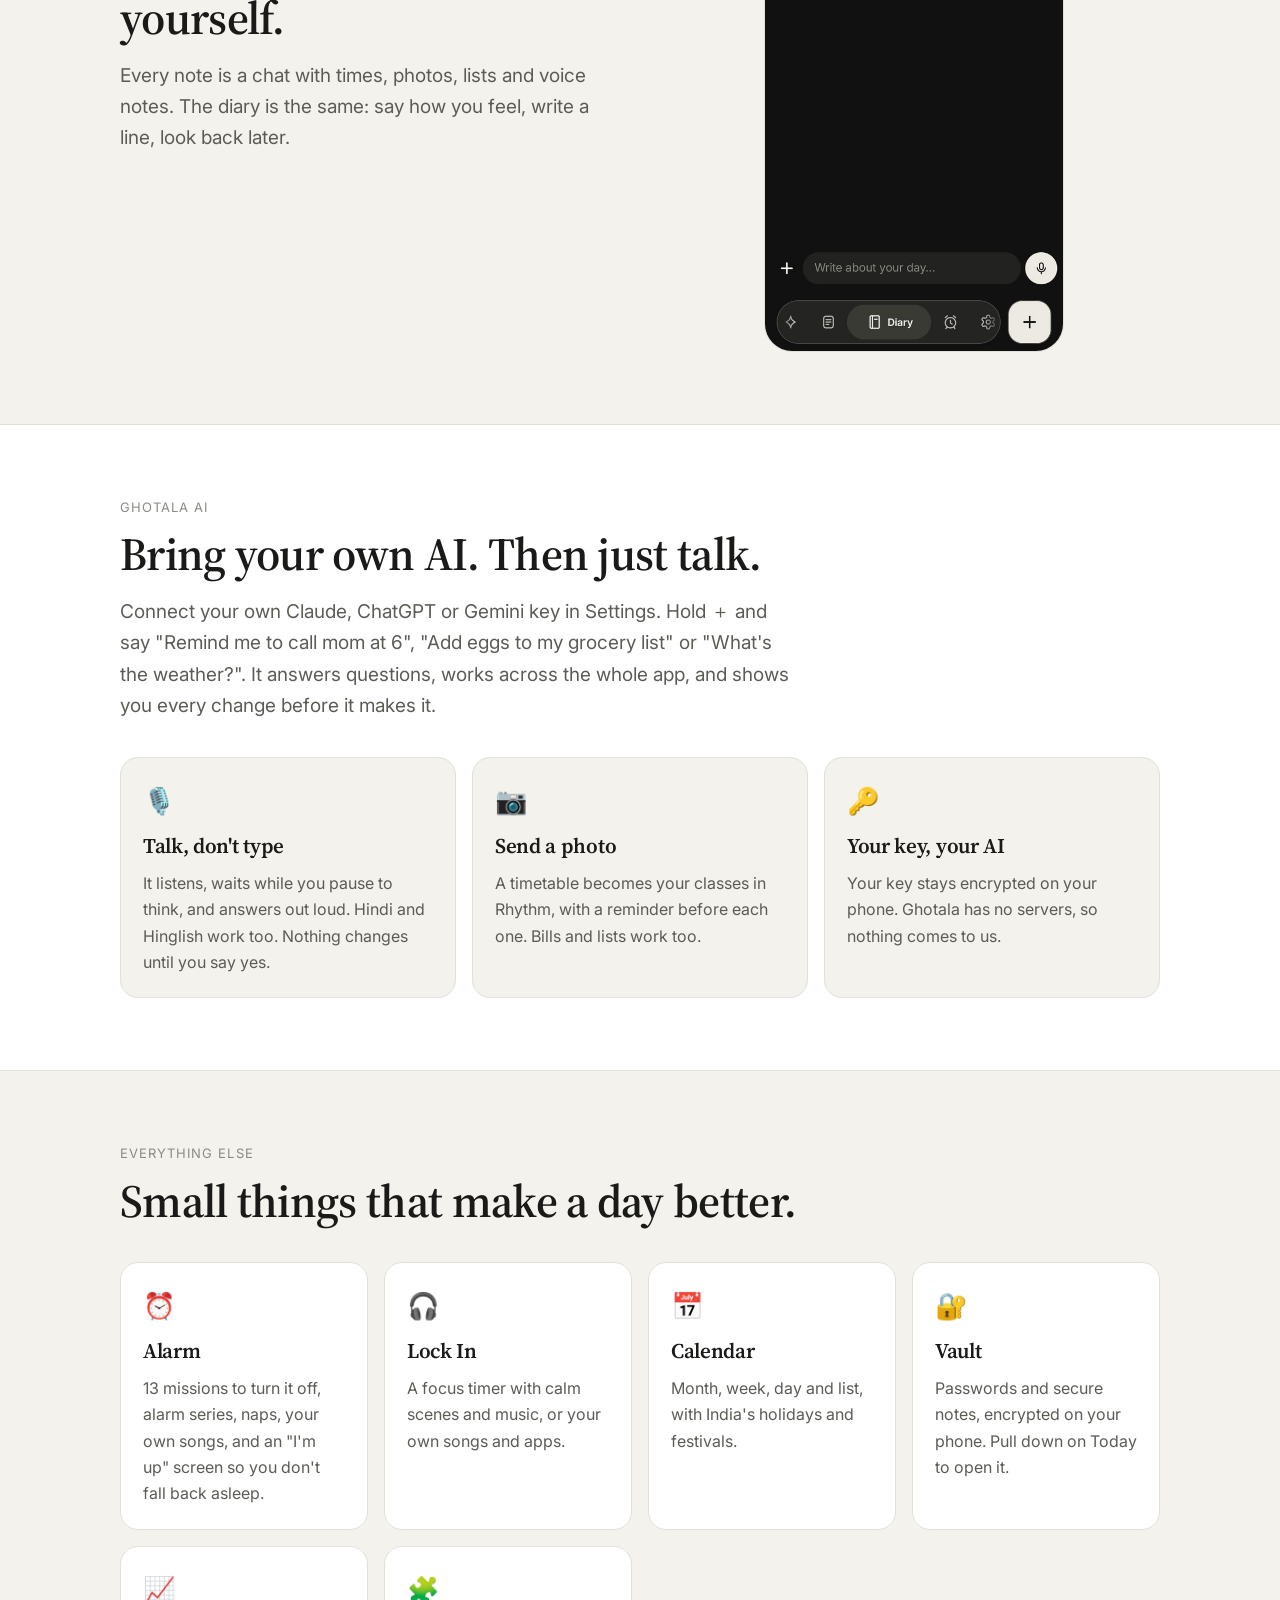
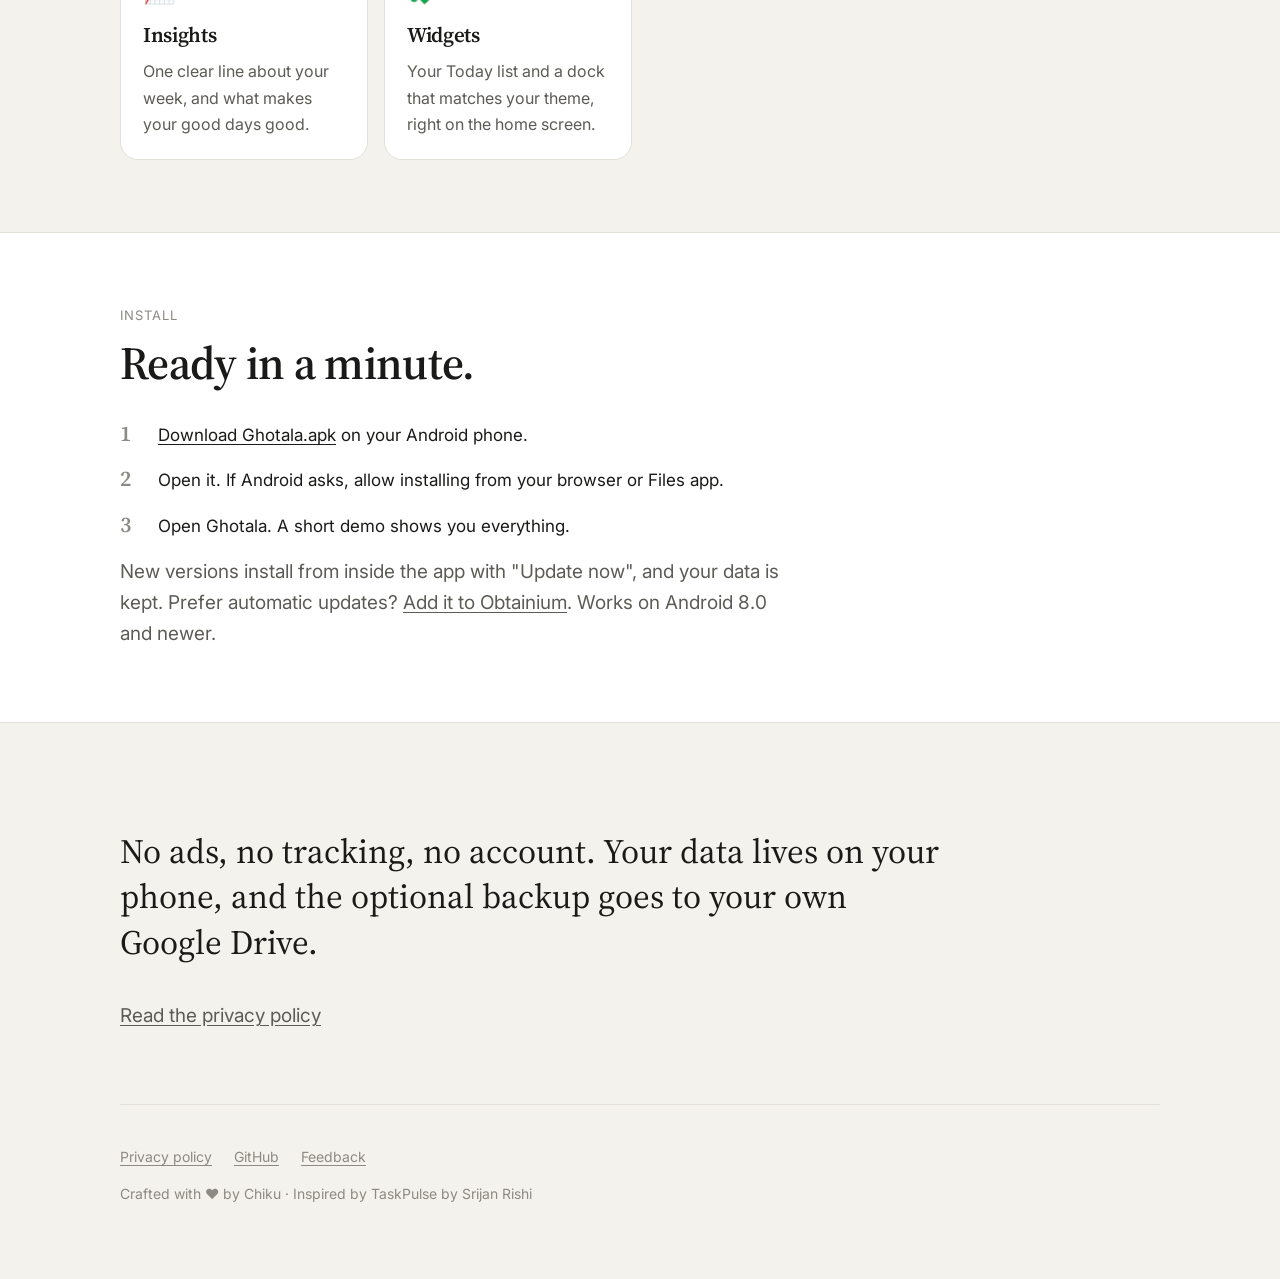
==== commit 0750e135: "Website, README and privacy for 5.7: AI answers questions, photos and timetables, doodle looks, I'm " ====
--- a/docs/index.html
+++ b/docs/index.html
@@ -12,7 +12,7 @@
   <link rel="preconnect" href="https://fonts.googleapis.com">
   <link rel="preconnect" href="https://fonts.gstatic.com" crossorigin>
   <link href="https://fonts.googleapis.com/css2?family=Inter:wght@400;500;600&family=Source+Serif+4:opsz,wght@8..60,400;8..60,600&display=swap" rel="stylesheet">
-  <link rel="stylesheet" href="style.css?v=56">
+  <link rel="stylesheet" href="style.css?v=57">
 </head>
 <body>
 <div class="wrap">
@@ -84,10 +84,10 @@
   <div class="wrap">
     <div class="eyebrow">Ghotala AI</div>
     <h2>Bring your own AI. Then just talk.</h2>
-    <p class="sub">Connect your own Claude, ChatGPT or Gemini key in Settings. Hold ＋ and say "Remind me to call mom at 6" or "Add gym to my routine". It asks what it needs, shows you what it will add, and adds it when you say yes.</p>
+    <p class="sub">Connect your own Claude, ChatGPT or Gemini key in Settings. Hold ＋ and say "Remind me to call mom at 6", "Add eggs to my grocery list" or "What's the weather?". It answers questions, works across the whole app, and shows you every change before it makes it.</p>
     <div class="grid">
-      <div class="card"><span class="em">🎙️</span><h3>Talk, don't type</h3><p>It listens, answers out loud, and keeps the conversation going. Hindi and Hinglish work too.</p></div>
-      <div class="card"><span class="em">✅</span><h3>You stay in charge</h3><p>Nothing is added until you tap Add or say yes.</p></div>
+      <div class="card"><span class="em">🎙️</span><h3>Talk, don't type</h3><p>It listens, waits while you pause to think, and answers out loud. Hindi and Hinglish work too. Nothing changes until you say yes.</p></div>
+      <div class="card"><span class="em">📷</span><h3>Send a photo</h3><p>A timetable becomes your classes in Rhythm, with a reminder before each one. Bills and lists work too.</p></div>
       <div class="card"><span class="em">🔑</span><h3>Your key, your AI</h3><p>Your key stays encrypted on your phone. Ghotala has no servers, so nothing comes to us.</p></div>
     </div>
   </div>
@@ -98,7 +98,7 @@
     <div class="eyebrow">Everything else</div>
     <h2>Small things that make a day better.</h2>
     <div class="grid">
-      <div class="card"><span class="em">⏰</span><h3>Alarm</h3><p>13 missions to turn it off, alarm series, naps, your own songs and a morning routine.</p></div>
+      <div class="card"><span class="em">⏰</span><h3>Alarm</h3><p>13 missions to turn it off, alarm series, naps, your own songs, and an "I'm up" screen so you don't fall back asleep.</p></div>
       <div class="card"><span class="em">🎧</span><h3>Lock In</h3><p>A focus timer with calm scenes and music, or your own songs and apps.</p></div>
       <div class="card"><span class="em">📅</span><h3>Calendar</h3><p>Month, week, day and list, with India's holidays and festivals.</p></div>
       <div class="card"><span class="em">🔐</span><h3>Vault</h3><p>Passwords and secure notes, encrypted on your phone. Pull down on Today to open it.</p></div>
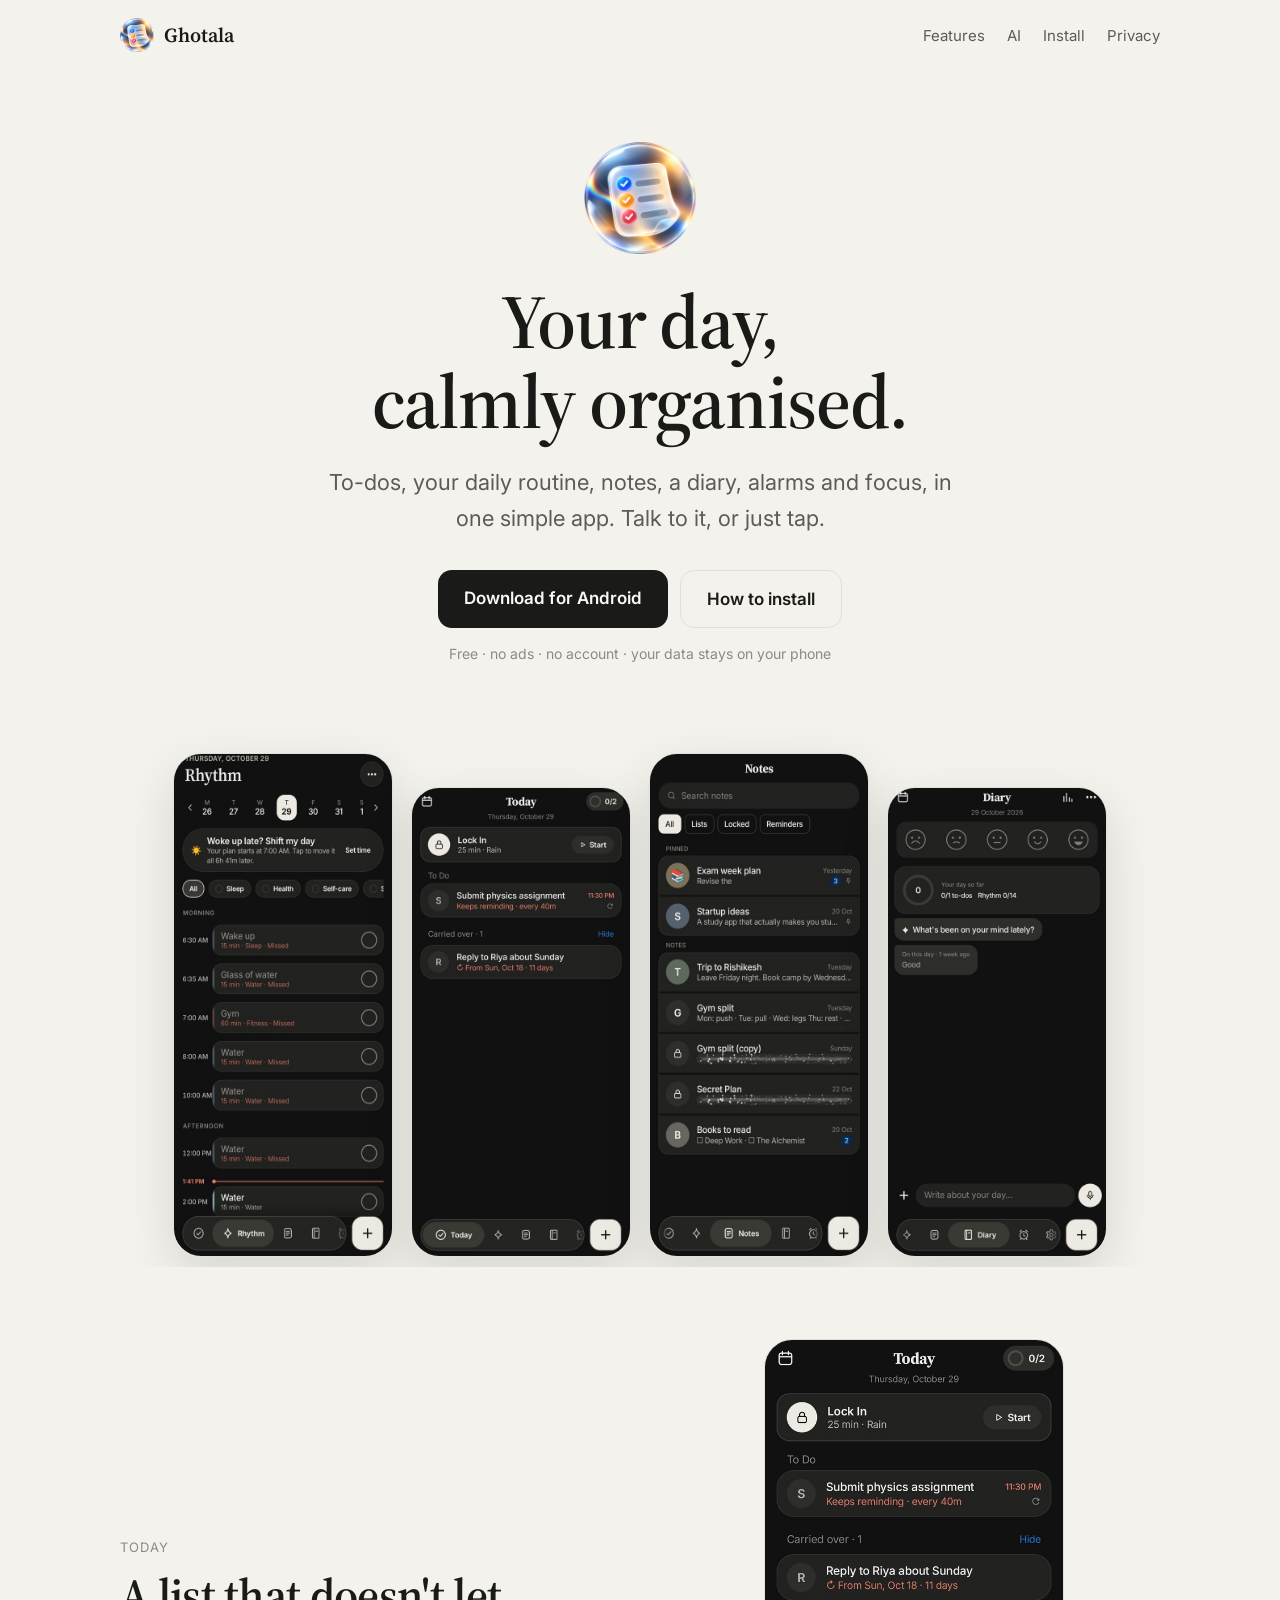
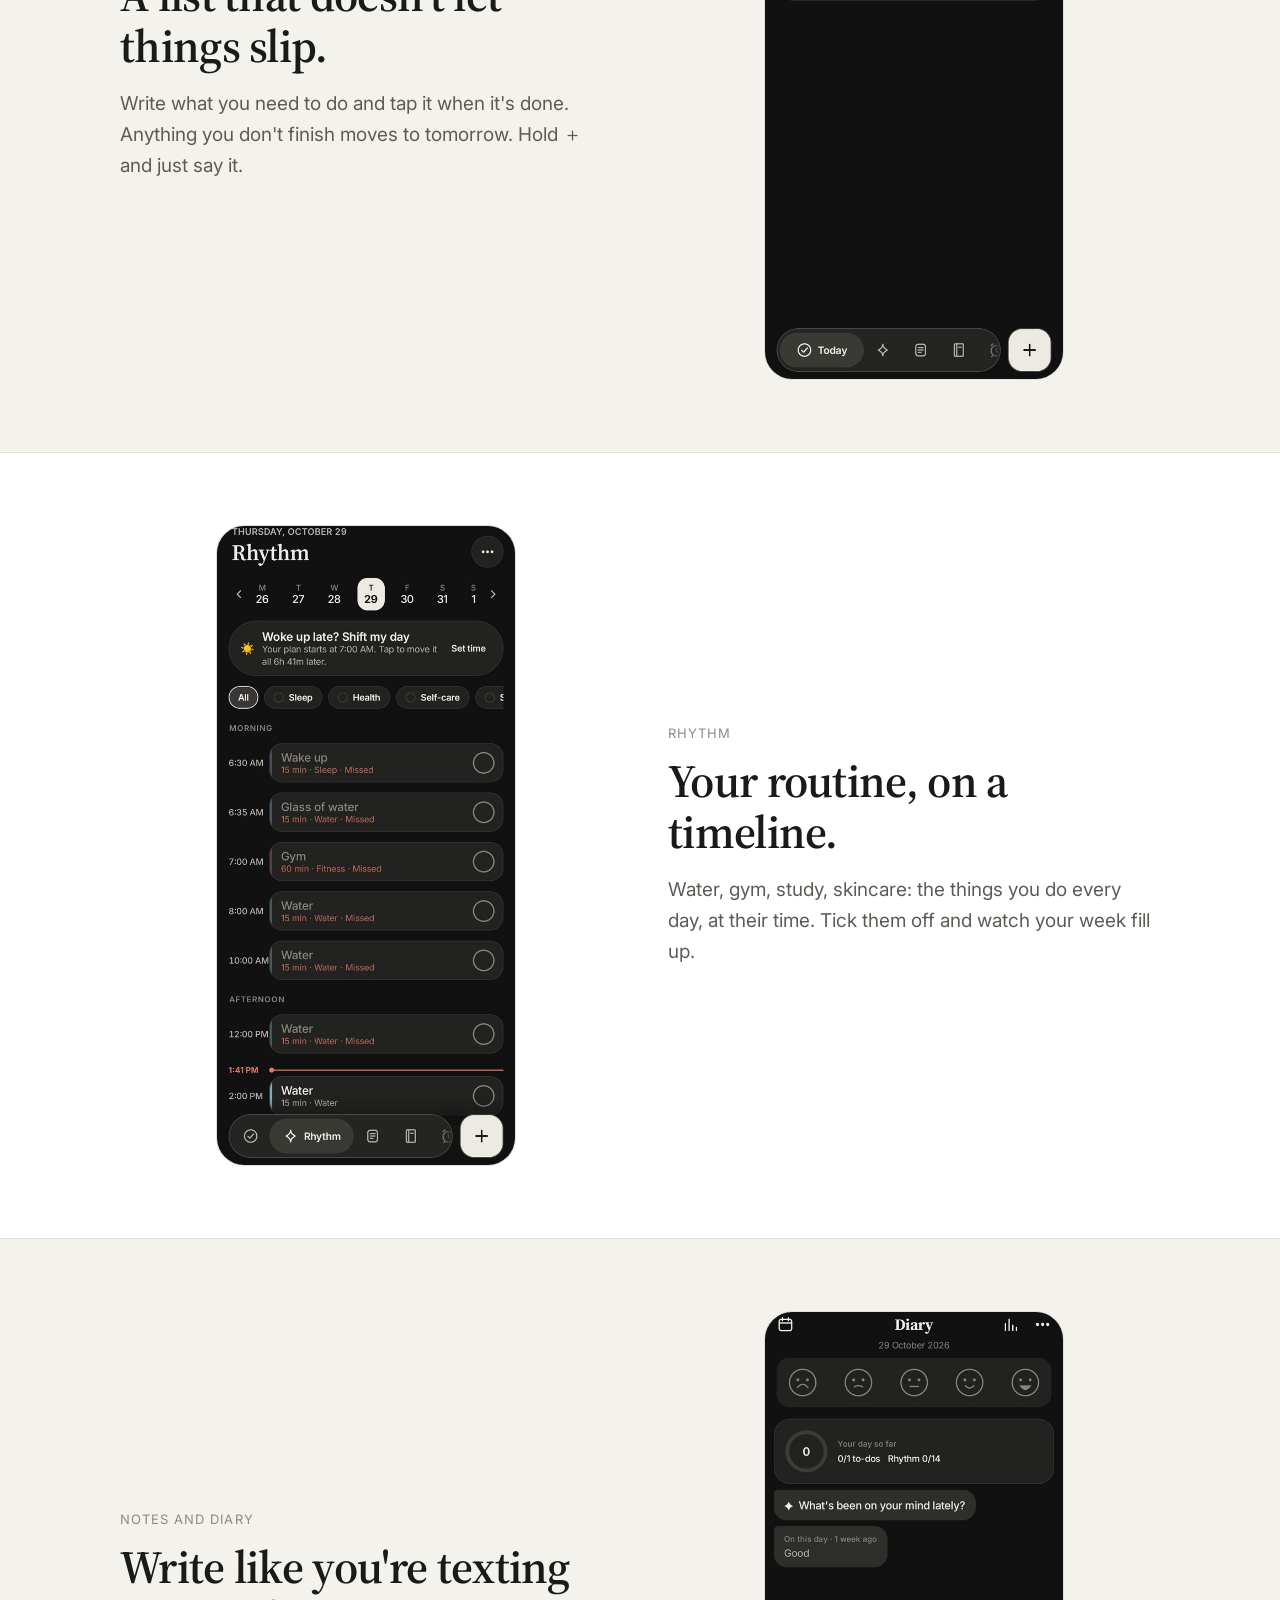
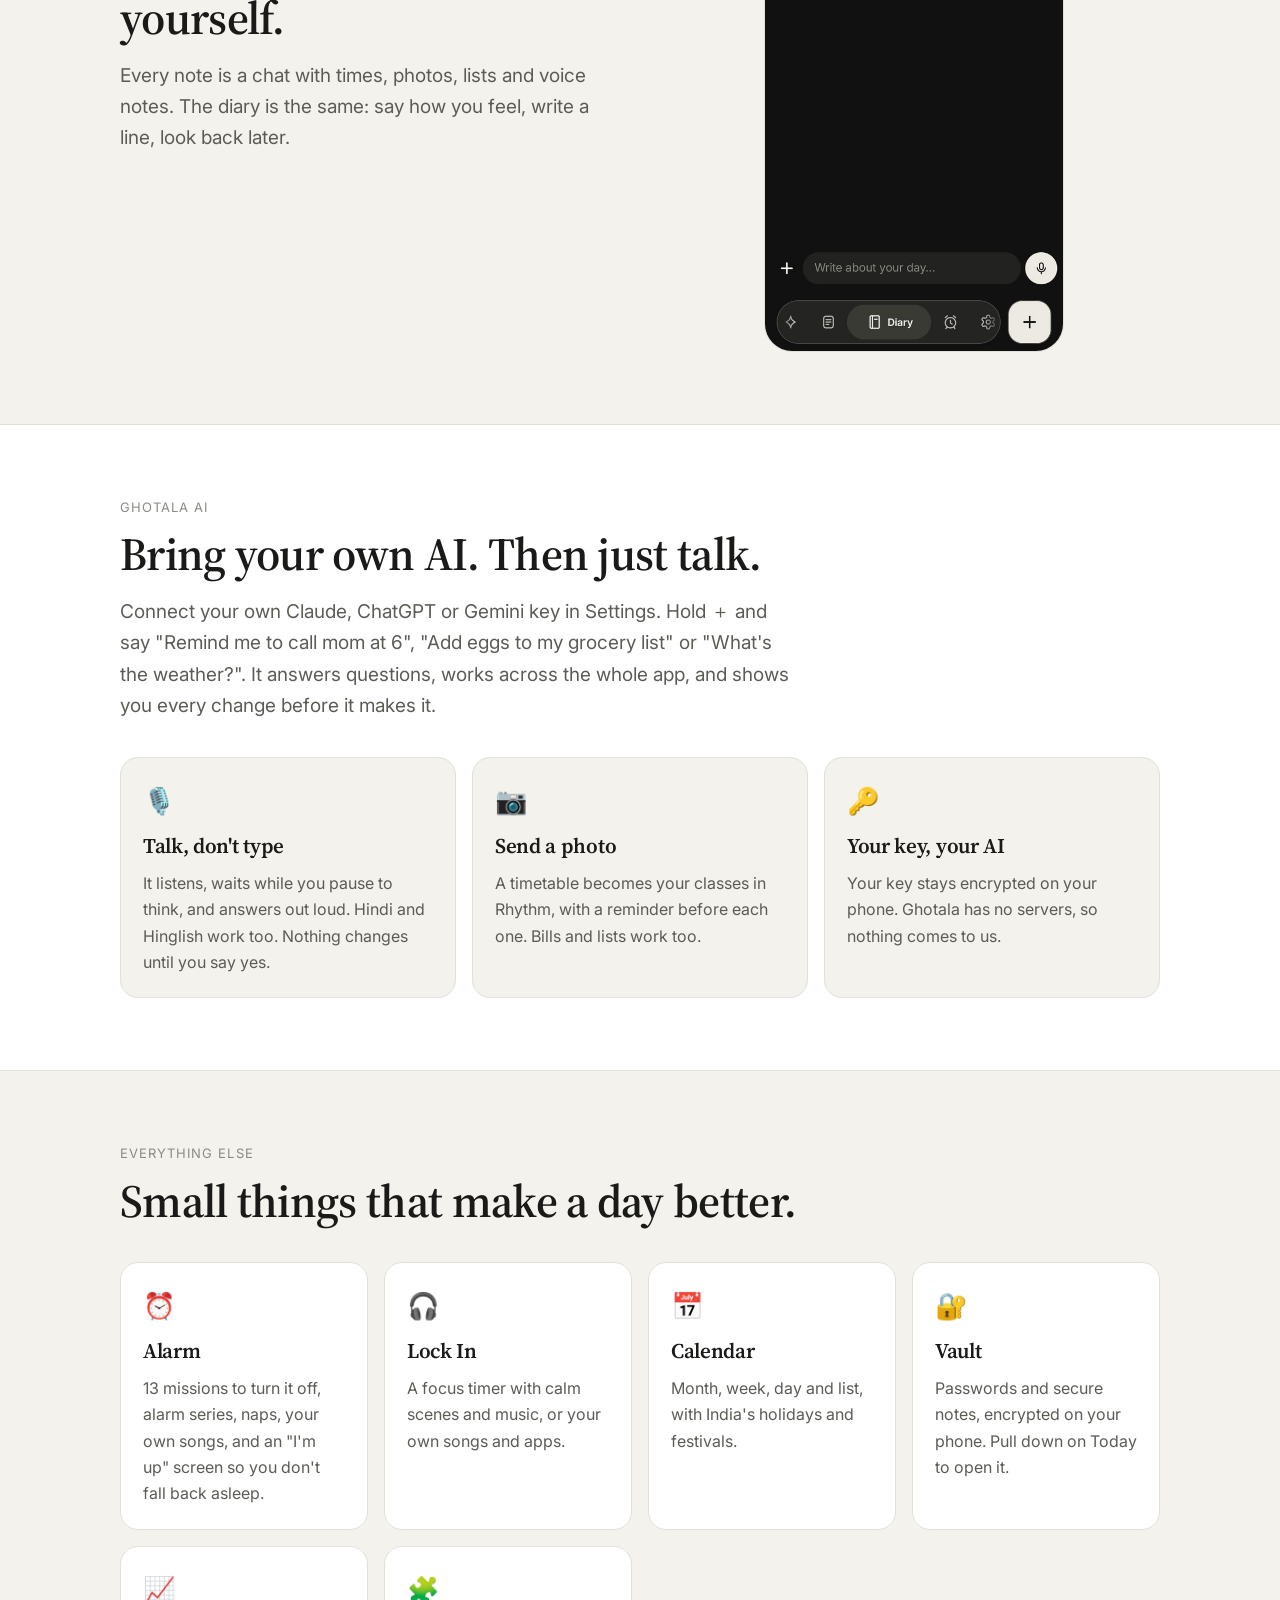
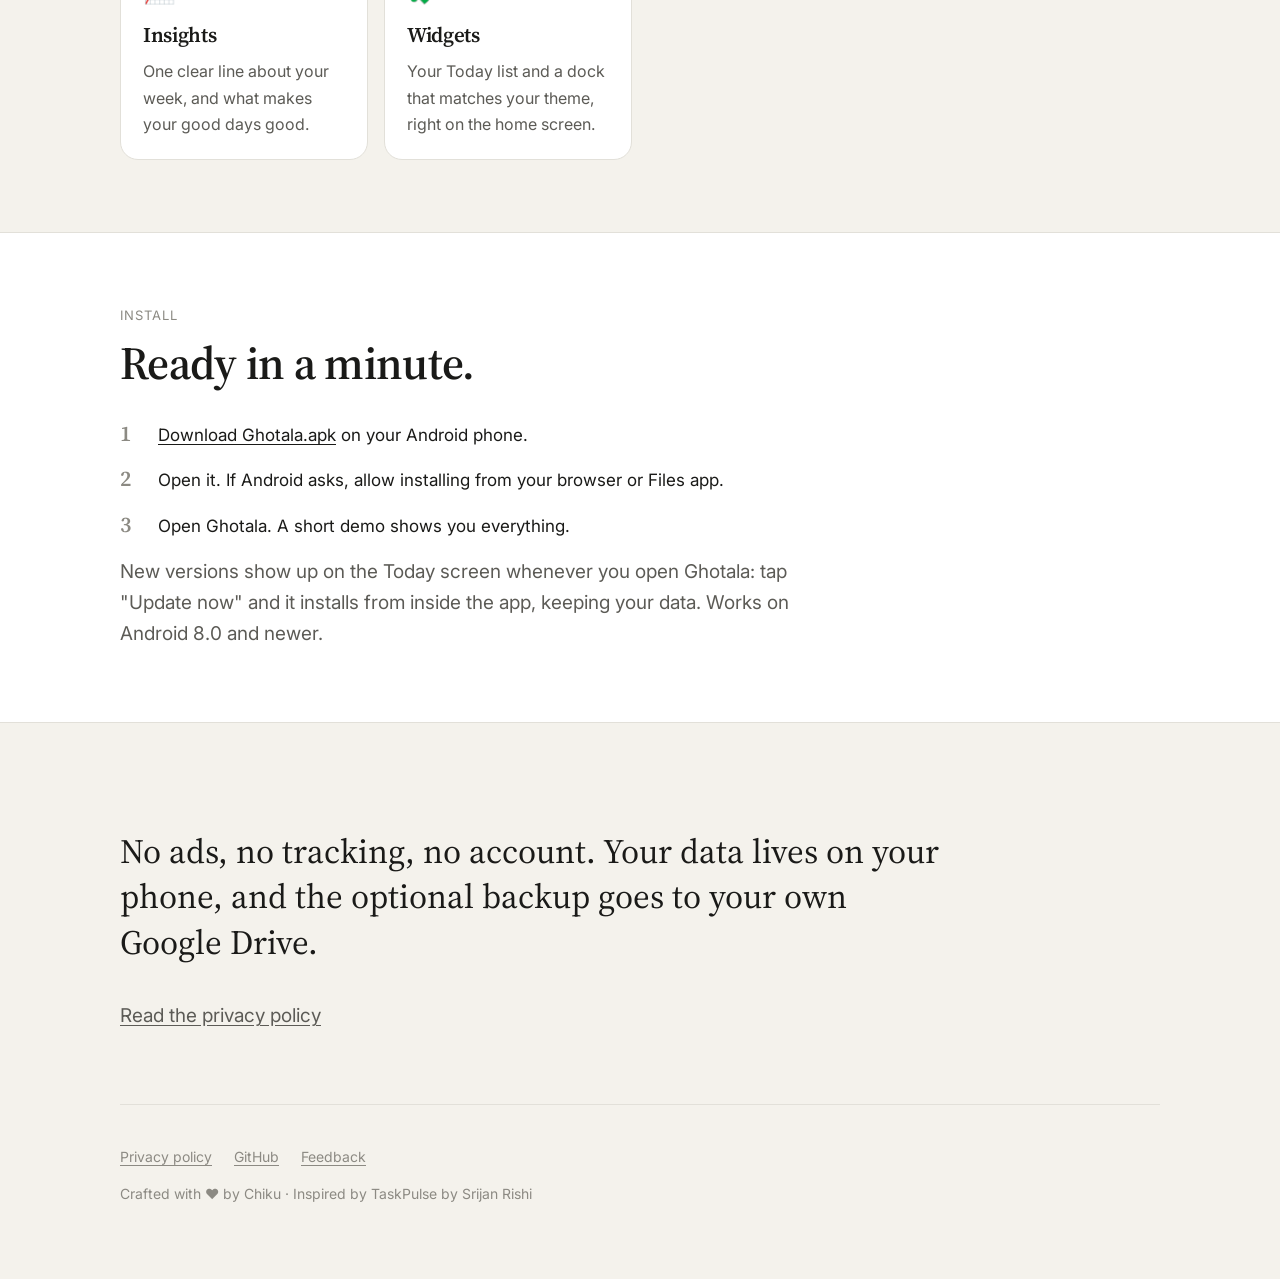
==== commit 0d31d119: "Updates install from inside the app (no Obtainium); privacy: Money's optional SMS and payment-app re" ====
--- a/docs/index.html
+++ b/docs/index.html
@@ -117,7 +117,7 @@
       <li><span>Open it. If Android asks, allow installing from your browser or Files app.</span></li>
       <li><span>Open Ghotala. A short demo shows you everything.</span></li>
     </ol>
-    <p class="sub">New versions install from inside the app with "Update now", and your data is kept. Prefer automatic updates? <a href="https://apps.obtainium.imranr.dev/redirect.html?r=obtainium://add/https://github.com/PriyanshuAyodhyawasi/ghotala-releases">Add it to Obtainium</a>. Works on Android 8.0 and newer.</p>
+    <p class="sub">New versions show up on the Today screen whenever you open Ghotala: tap "Update now" and it installs from inside the app, keeping your data. Works on Android 8.0 and newer.</p>
   </div>
 </section>
 
